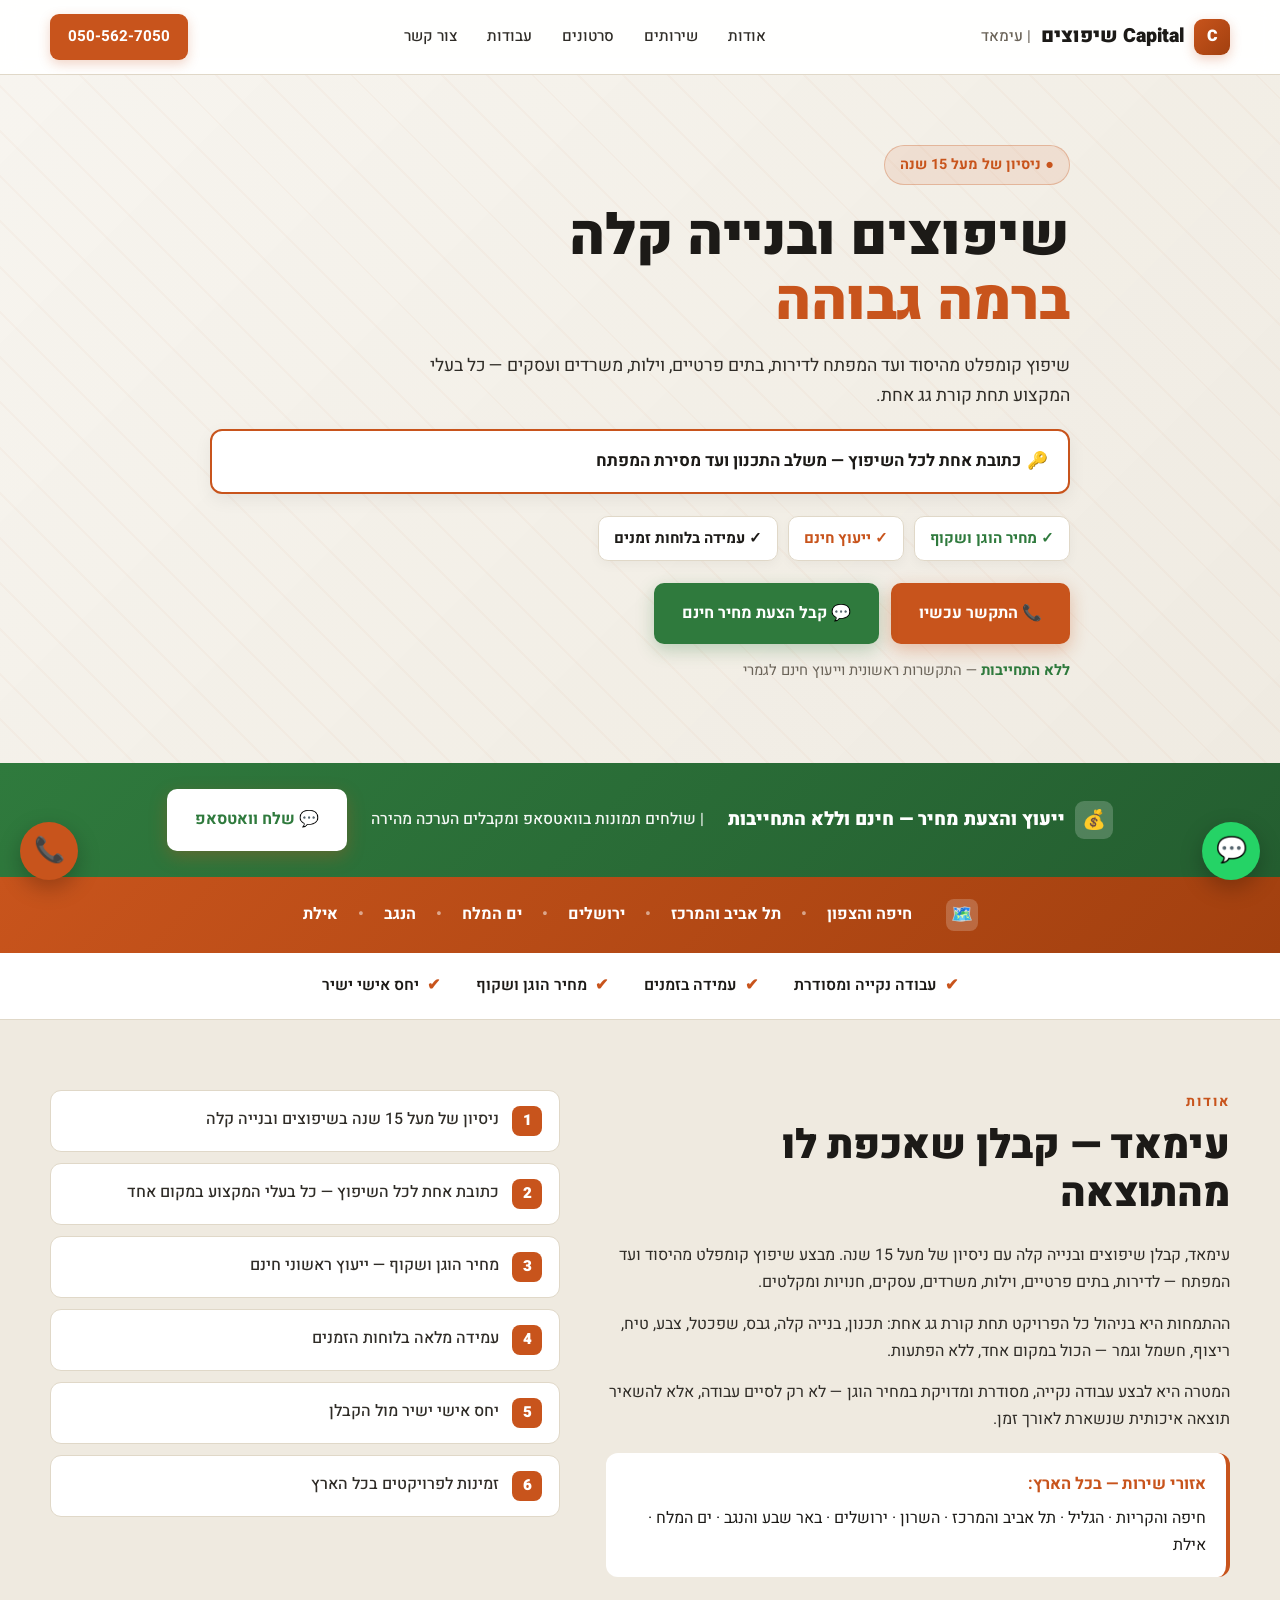
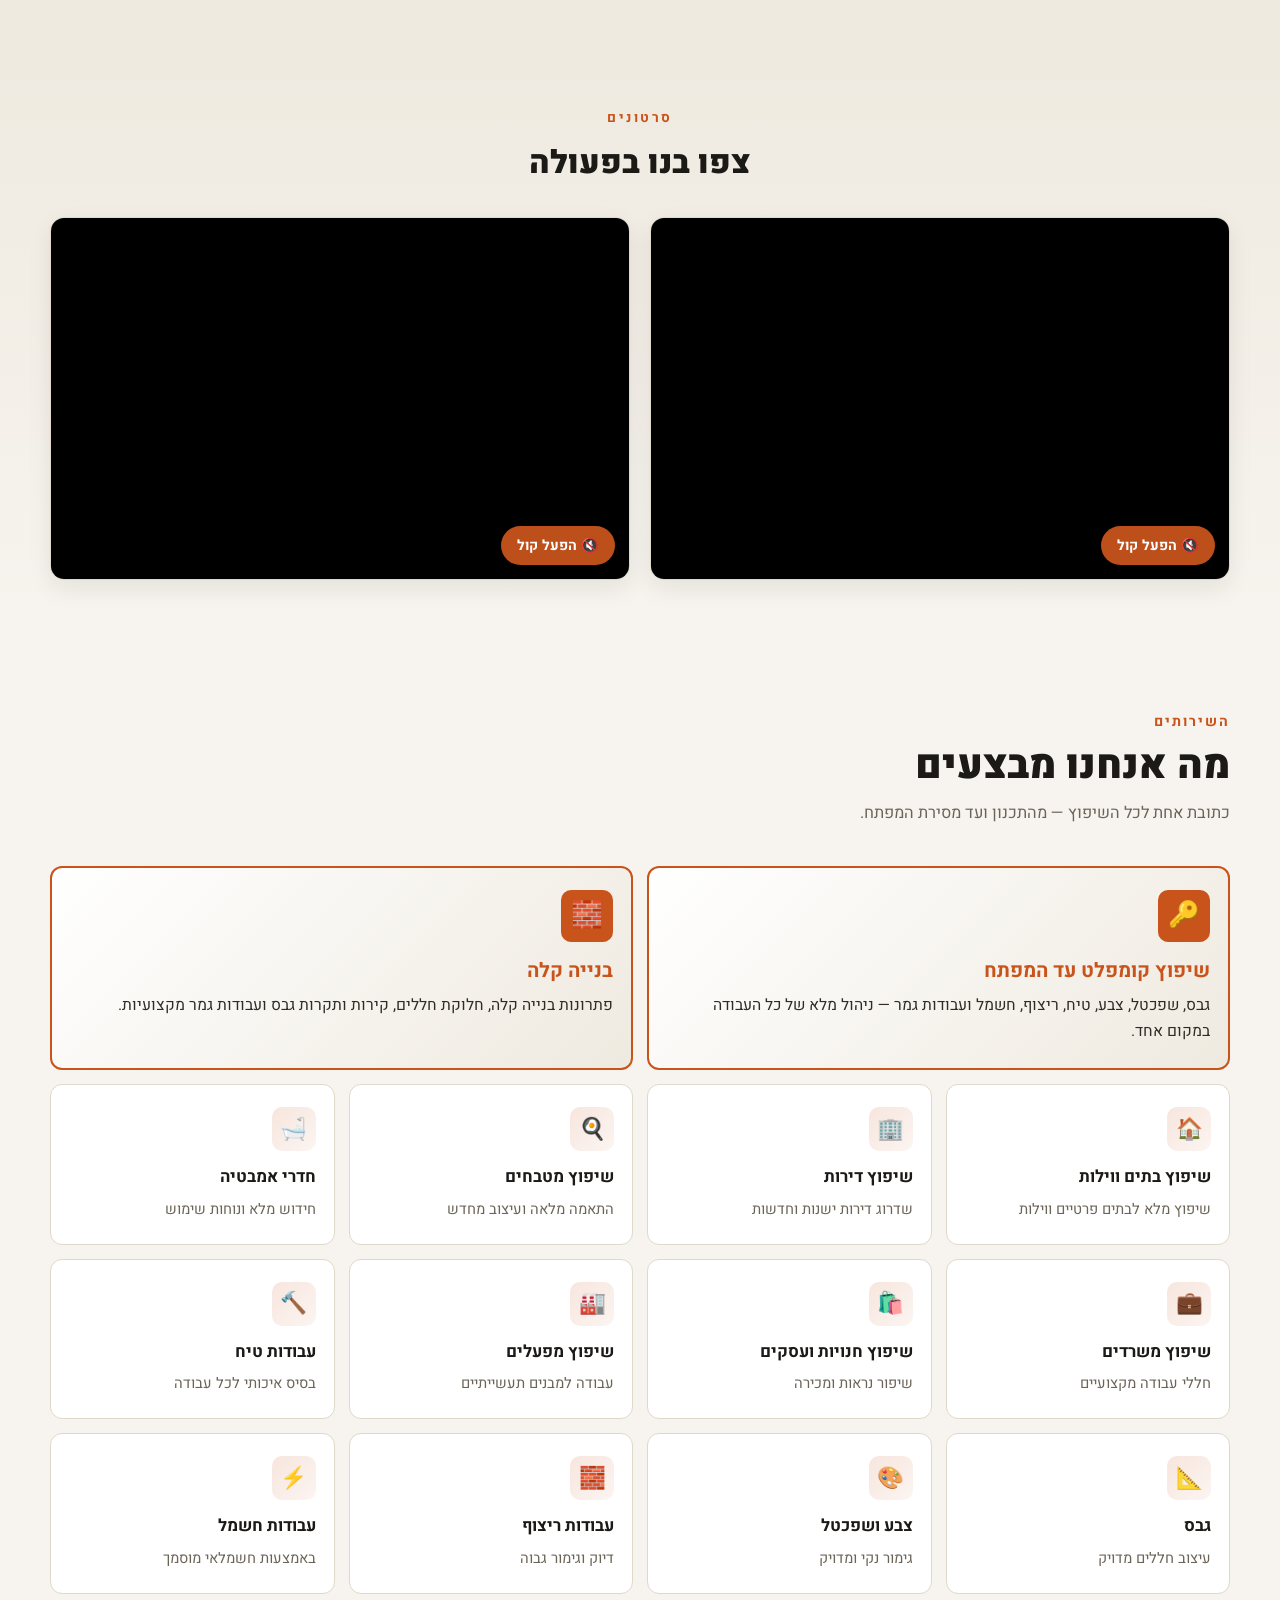
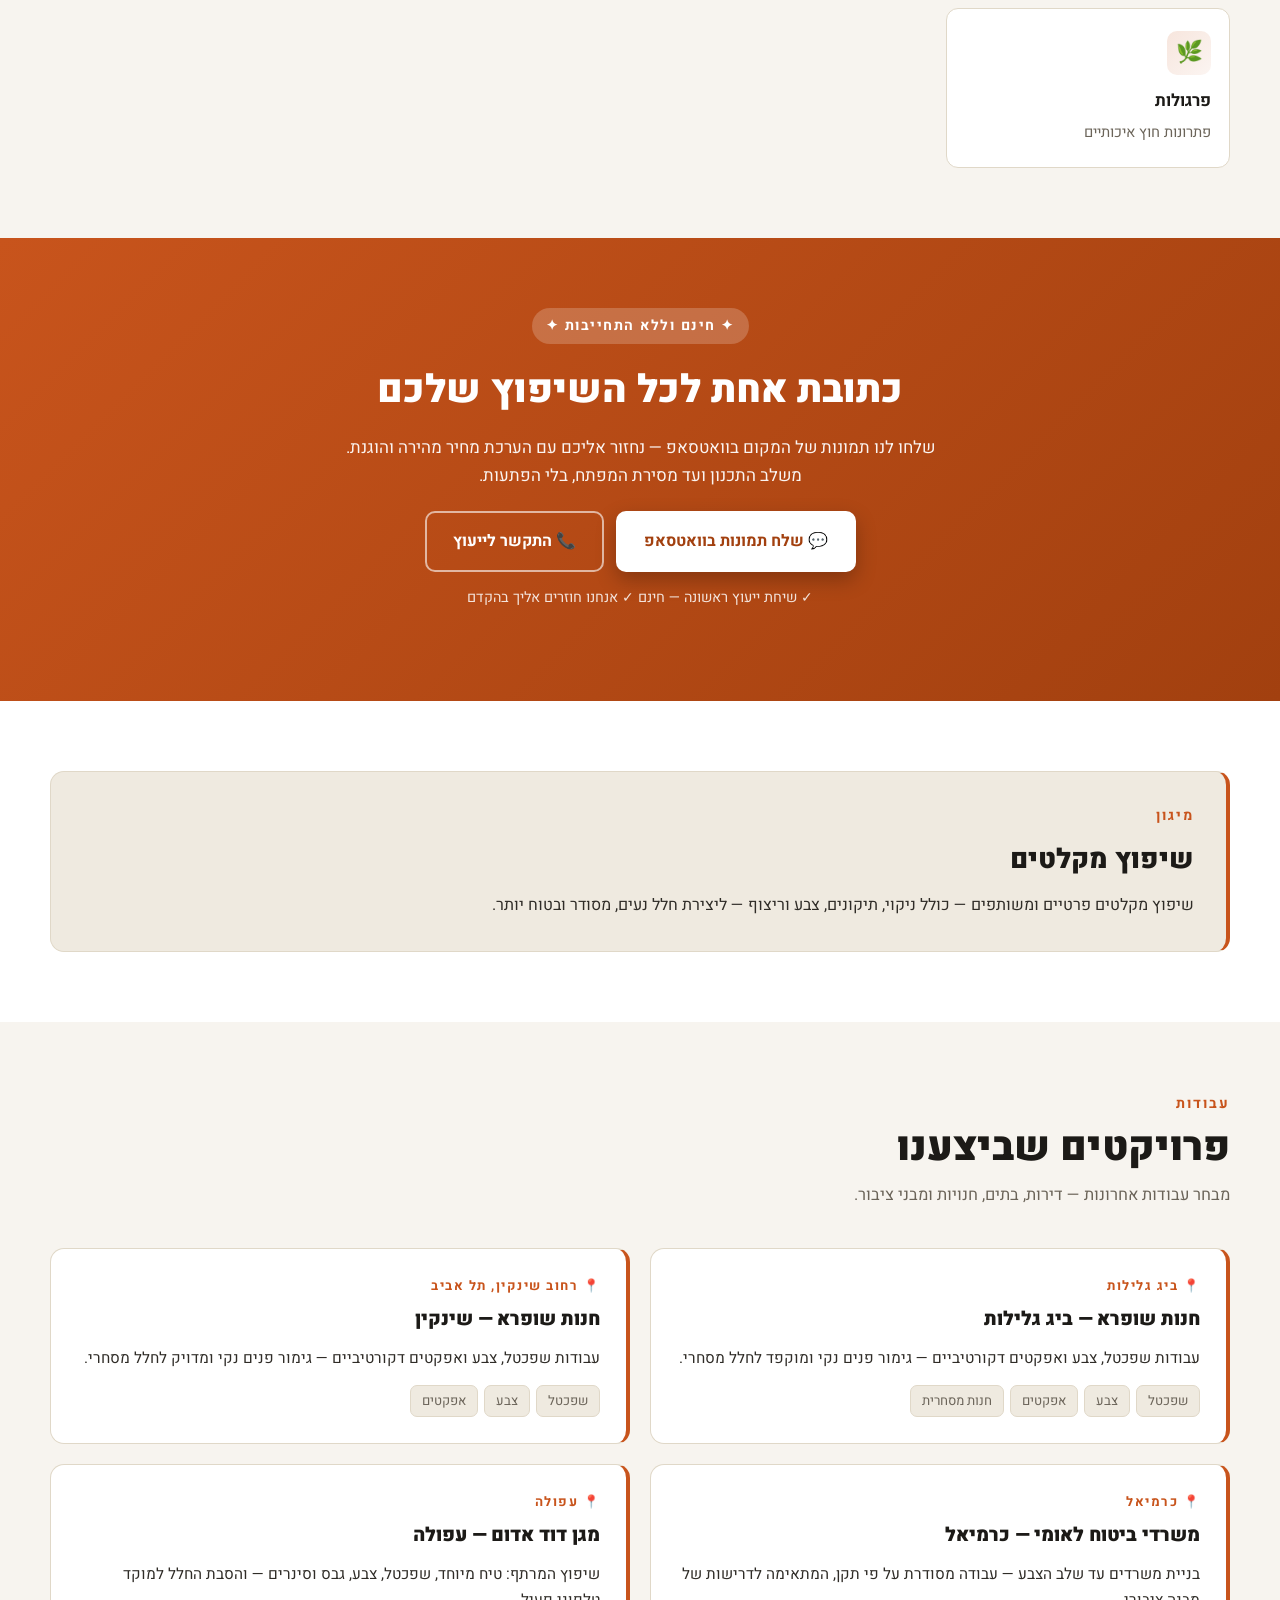
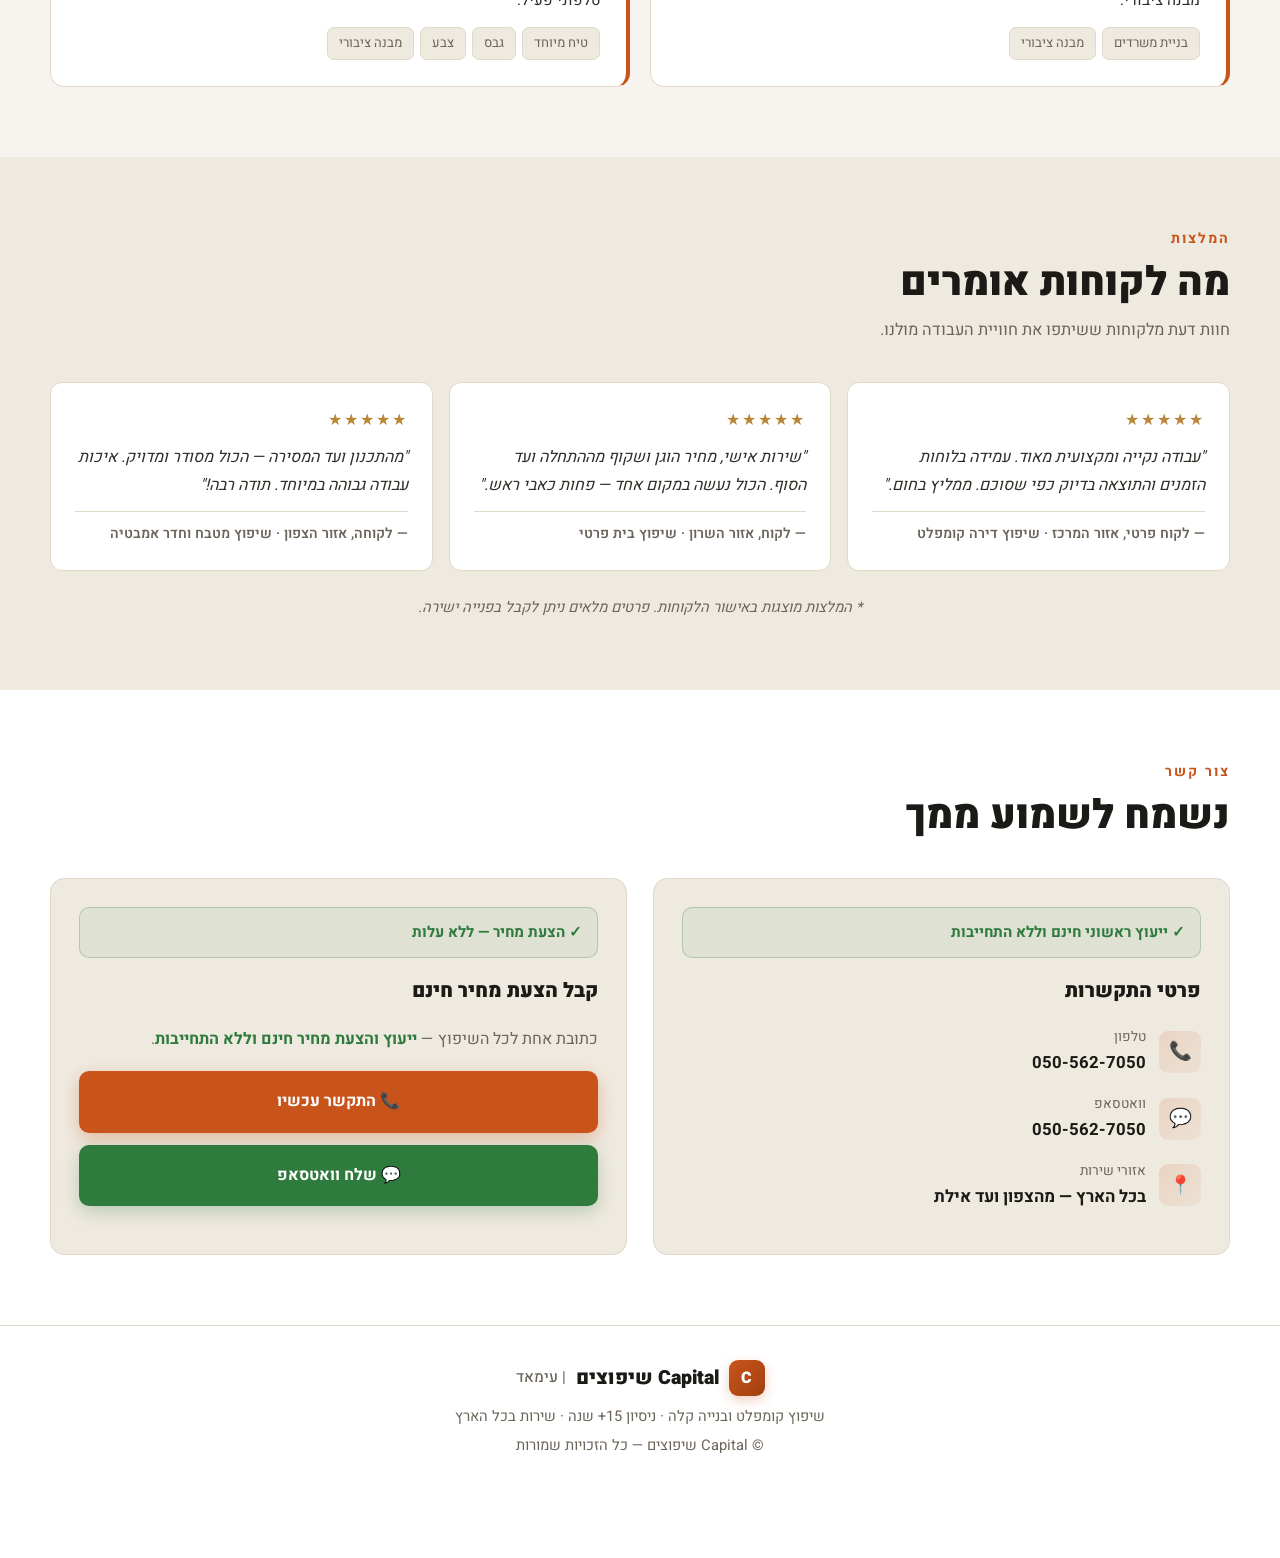
==== index.html @ e61168d2 "Update index.html" ====
<!DOCTYPE html>
<html lang="he" dir="rtl">
<head>
<meta charset="UTF-8">
<meta name="viewport" content="width=device-width, initial-scale=1.0">
<title>Capital שיפוצים | עימאד — שיפוץ קומפלט ובנייה קלה מהיסוד ועד המפתח</title>
<meta name="description" content="Capital שיפוצים — עימאד, קבלן שיפוצים מקצועי. שיפוץ קומפלט ובנייה קלה לדירות, בתים, וילות, משרדים ועסקים. כתובת אחת לכל השיפוץ. ייעוץ והצעת מחיר חינם.">

<!-- Google tag (gtag.js) -->
<script async src="https://www.googletagmanager.com/gtag/js?id=AW-18440294479"></script>
<script>
  window.dataLayer = window.dataLayer || [];
  function gtag(){dataLayer.push(arguments);}
  gtag('js', new Date());
  gtag('config', 'AW-18440294479');
</script>

<link rel="preconnect" href="https://fonts.googleapis.com">
<link rel="preconnect" href="https://fonts.gstatic.com" crossorigin>
<link href="https://fonts.googleapis.com/css2?family=Heebo:wght@400;500;700;900&display=swap" rel="stylesheet">

<style>
:root{
  --bg:#f7f4ef;--surface:#ffffff;--surface-2:#efeae0;
  --text:#1c1a17;--text-2:#2f2c27;--muted:#6b6459;
  --accent:#c8541c;--accent-2:#e07a3a;--accent-dark:#a2400f;
  --line:#e0d8c8;--line-2:#d4ccb9;--gold:#b8873a;--success:#2f7a3d;
  --max:1180px;
}
*{box-sizing:border-box;margin:0;padding:0}
html{scroll-behavior:smooth}
body{font-family:'Heebo',Arial,sans-serif;background:var(--bg);color:var(--text);line-height:1.7;overflow-x:hidden}
a{text-decoration:none;color:inherit}
img{display:block;max-width:100%}
.wrap{width:min(var(--max),calc(100% - 36px));margin:auto}

header{position:sticky;top:0;z-index:1000;background:rgba(255,255,255,.94);backdrop-filter:blur(10px);border-bottom:1px solid var(--line)}
.nav{display:flex;align-items:center;justify-content:space-between;padding:14px 0;gap:16px}
.brand{display:flex;align-items:center;gap:10px;font-weight:900;font-size:1.22rem;color:var(--text)}
.brand .mark{width:36px;height:36px;border-radius:9px;background:linear-gradient(135deg,var(--accent),var(--accent-dark));display:flex;align-items:center;justify-content:center;font-size:1rem;color:#fff;font-weight:900;box-shadow:0 4px 12px rgba(200,84,28,.28)}
.menu{display:flex;gap:4px;flex-wrap:wrap}
.menu a{padding:8px 13px;border-radius:8px;font-size:.95rem;color:var(--text-2);transition:.2s;font-weight:500}
.menu a:hover{color:var(--accent);background:var(--surface-2)}
.nav-cta{background:var(--accent);color:#fff;padding:10px 18px;border-radius:9px;font-weight:700;font-size:.95rem;white-space:nowrap;transition:.2s;box-shadow:0 4px 12px rgba(200,84,28,.25)}
.nav-cta:hover{background:var(--accent-dark);transform:translateY(-1px)}

/* Hero */
.hero{position:relative;padding:70px 0 80px;background:linear-gradient(135deg,rgba(247,244,239,.88),rgba(239,234,224,.92)),url('https://images.unsplash.com/photo-1503387762-592deb58ef4e?auto=format&fit=crop&w=1600&q=80') center/cover;overflow:hidden}
.hero::before{content:"";position:absolute;inset:0;background-image:repeating-linear-gradient(45deg,transparent,transparent 30px,rgba(200,84,28,.03) 30px,rgba(200,84,28,.03) 32px);pointer-events:none}
.hero-inner{position:relative;max-width:860px}
.tagline{display:inline-flex;align-items:center;gap:8px;background:rgba(200,84,28,.1);border:1px solid rgba(200,84,28,.3);color:var(--accent);padding:7px 15px;border-radius:999px;font-size:.9rem;font-weight:700;margin-bottom:20px;animation:fade .6s ease both}
.hero h1{font-size:clamp(2rem,5vw,3.5rem);font-weight:900;line-height:1.16;margin-bottom:16px;color:var(--text);animation:fade .6s .1s ease both}
.hero h1 .hl{color:var(--accent)}
.hero p.sub{font-size:1.1rem;color:var(--text-2);max-width:680px;margin-bottom:18px;animation:fade .6s .2s ease both}
.hero-key{background:var(--surface);border:2px solid var(--accent);border-radius:12px;padding:16px 20px;margin-bottom:22px;animation:fade .6s .25s ease both;box-shadow:0 6px 18px rgba(0,0,0,.06);font-weight:700;color:var(--text);font-size:1.05rem}
.hero-key .icon{color:var(--accent);margin-left:6px}
.hero-badges{display:flex;flex-wrap:wrap;gap:10px;margin-bottom:22px;animation:fade .6s .27s ease both}
.hero-badge{display:inline-flex;align-items:center;gap:8px;background:var(--surface);border:1px solid var(--line);padding:9px 15px;border-radius:10px;font-weight:700;font-size:.94rem;box-shadow:0 4px 12px rgba(0,0,0,.04)}
.hero-badge.b1{color:var(--accent)}
.hero-badge.b2{color:var(--success)}
.hero-badge.b3{color:var(--text)}
.hero-btns{display:flex;gap:12px;flex-wrap:wrap;animation:fade .6s .3s ease both}
.btn{display:inline-flex;align-items:center;gap:9px;padding:15px 26px;border-radius:10px;font-weight:700;font-size:1rem;transition:.2s;border:2px solid transparent;font-family:inherit;cursor:pointer}
.btn-main{background:var(--accent);color:#fff;box-shadow:0 6px 18px rgba(200,84,28,.32)}
.btn-main:hover{background:var(--accent-dark);transform:translateY(-2px);box-shadow:0 10px 24px rgba(200,84,28,.4)}
.btn-ghost{background:var(--surface);border-color:var(--line-2);color:var(--text)}
.btn-ghost:hover{border-color:var(--accent);color:var(--accent)}
.btn-success{background:var(--success);color:#fff;box-shadow:0 6px 18px rgba(47,122,61,.28)}
.btn-success:hover{background:#245e30;transform:translateY(-2px)}
@keyframes fade{from{opacity:0;transform:translateY(14px)}to{opacity:1;transform:translateY(0)}}
.hero-note{margin-top:14px;font-size:.92rem;color:var(--muted);animation:fade .6s .35s ease both}
.hero-note strong{color:var(--success)}

/* Free consultation banner */
.free-banner{background:linear-gradient(135deg,var(--success),#245e30);color:#fff;padding:26px 18px;text-align:center}
.free-banner .wrap{display:flex;flex-wrap:wrap;align-items:center;justify-content:center;gap:14px 24px}
.free-banner .msg{font-size:1.15rem;font-weight:900;display:flex;align-items:center;gap:10px}
.free-banner .msg .ic{background:rgba(255,255,255,.2);width:38px;height:38px;border-radius:9px;display:inline-flex;align-items:center;justify-content:center;font-size:1.2rem}
.free-banner .sub{font-size:.98rem;font-weight:500;opacity:.95}
.free-banner .btn-main{background:#fff;color:var(--success)}
.free-banner .btn-main:hover{background:var(--text);color:#fff}

/* Areas strip */
.areas-strip{background:linear-gradient(135deg,var(--accent),var(--accent-dark));color:#fff;padding:22px 18px}
.areas-strip .wrap{display:flex;flex-wrap:wrap;align-items:center;justify-content:center;gap:8px 26px;font-weight:700;font-size:1rem;text-align:center}
.areas-strip .icon{background:rgba(255,255,255,.2);width:32px;height:32px;border-radius:8px;display:inline-flex;align-items:center;justify-content:center;margin-left:8px;font-size:1.1rem}
.areas-list{display:flex;flex-wrap:wrap;justify-content:center;gap:6px 20px}
.areas-list span{position:relative}
.areas-list span:not(:last-child):after{content:"•";margin-right:20px;opacity:.5}

/* Trust strip */
.strip{background:var(--surface);border-bottom:1px solid var(--line);color:var(--text);display:flex;flex-wrap:wrap;justify-content:center;gap:14px 36px;padding:20px 18px;font-weight:600;font-size:.98rem}
.strip span{display:flex;align-items:center;gap:8px}
.strip .chk{color:var(--accent);font-weight:900}

/* Video section - moved below about */
.video-strip{background:linear-gradient(to bottom,var(--surface-2),var(--bg));padding:60px 0}
.video-strip .head{text-align:center;margin-bottom:26px}
.video-strip .kicker{color:var(--accent);font-weight:700;font-size:.85rem;letter-spacing:2.5px;text-transform:uppercase;margin-bottom:6px}
.video-strip h2{font-size:clamp(1.5rem,2.8vw,2rem);font-weight:900;color:var(--text)}
.videos-grid{display:grid;grid-template-columns:1fr 1fr;gap:20px}
.video-card{background:var(--surface);border:1px solid var(--line);border-radius:14px;overflow:hidden;box-shadow:0 8px 24px rgba(28,26,23,.08);position:relative}
.video-card video{width:100%;display:block;background:#000;aspect-ratio:16/10;object-fit:cover}
.sound-btn{position:absolute;bottom:14px;right:14px;background:rgba(200,84,28,.95);color:#fff;border:none;border-radius:24px;padding:9px 16px;font-family:inherit;font-weight:700;font-size:.88rem;cursor:pointer;display:flex;align-items:center;gap:6px;box-shadow:0 4px 14px rgba(0,0,0,.35);transition:.2s}
.sound-btn:hover{background:var(--accent-dark)}
@media(max-width:820px){.videos-grid{grid-template-columns:1fr;gap:14px}}

section{padding:70px 0}
.sec-head{margin-bottom:38px}
.sec-head .kicker{color:var(--accent);font-weight:700;font-size:.88rem;letter-spacing:2px;text-transform:uppercase;margin-bottom:8px}
.sec-head h2{font-size:clamp(1.7rem,3.4vw,2.5rem);font-weight:900;line-height:1.2;color:var(--text)}
.sec-head p{color:var(--muted);margin-top:10px;max-width:680px;font-size:1.02rem}

/* about */
.about{background:var(--surface-2)}
.about-grid{display:grid;grid-template-columns:1.1fr .9fr;gap:46px;align-items:start}
.about-text p{color:var(--text-2);margin-bottom:14px}
.area-box{margin-top:20px;background:var(--surface);border-right:4px solid var(--accent);border-radius:12px;padding:18px 20px}
.area-box strong{color:var(--accent);display:block;margin-bottom:6px;font-size:1.02rem}
.why-list{display:grid;gap:11px}
.why-item{display:flex;gap:13px;align-items:flex-start;background:var(--surface);border:1px solid var(--line);border-radius:11px;padding:15px 17px}
.why-item .num{flex-shrink:0;width:30px;height:30px;border-radius:8px;background:var(--accent);color:#fff;font-weight:900;display:flex;align-items:center;justify-content:center;font-size:.95rem}
.why-item span{font-weight:500;color:var(--text-2)}

/* services */
.svc-grid{display:grid;grid-template-columns:repeat(4,1fr);gap:14px}
.svc{background:var(--surface);border:1px solid var(--line);border-radius:12px;padding:22px 18px;transition:.22s}
.svc:hover{transform:translateY(-4px);border-color:var(--accent);box-shadow:0 12px 28px rgba(200,84,28,.12)}
.svc .ic{width:44px;height:44px;border-radius:10px;background:linear-gradient(135deg,rgba(200,84,28,.15),rgba(200,84,28,.06));color:var(--accent);display:flex;align-items:center;justify-content:center;font-size:1.35rem;margin-bottom:12px}
.svc h3{font-size:1.05rem;font-weight:700;margin-bottom:5px;color:var(--text)}
.svc p{color:var(--muted);font-size:.92rem}
/* Featured services */
.svc.featured{background:linear-gradient(135deg,var(--surface),var(--surface-2));border:2px solid var(--accent);grid-column:span 2}
.svc.featured .ic{background:var(--accent);color:#fff;width:52px;height:52px;font-size:1.6rem}
.svc.featured h3{font-size:1.25rem;color:var(--accent)}
.svc.featured p{color:var(--text-2);font-size:.98rem}
@media(max-width:820px){.svc.featured{grid-column:span 1}}

/* quote CTA - free */
.quote{background:linear-gradient(135deg,var(--accent),var(--accent-dark));text-align:center;color:#fff}
.quote .free-tag{display:inline-block;background:rgba(255,255,255,.2);color:#fff;padding:6px 14px;border-radius:999px;font-size:.88rem;font-weight:700;letter-spacing:1.5px;margin-bottom:14px}
.quote h2{font-size:clamp(1.6rem,3.2vw,2.4rem);font-weight:900;color:#fff;margin-bottom:10px}
.quote p{color:rgba(255,255,255,.94);margin-bottom:20px;font-size:1.06rem;max-width:600px;margin-left:auto;margin-right:auto}
.quote .btns{display:flex;gap:12px;justify-content:center;flex-wrap:wrap}
.quote .btn-main{background:#fff;color:var(--accent-dark);box-shadow:0 8px 20px rgba(0,0,0,.25)}
.quote .btn-main:hover{background:var(--text);color:#fff}
.quote .btn-ghost{background:transparent;border-color:rgba(255,255,255,.6);color:#fff}
.quote .btn-ghost:hover{background:#fff;color:var(--accent-dark)}
.quote .note{margin-top:14px;font-size:.9rem;color:rgba(255,255,255,.85)}

/* shelters */
.shelters{background:var(--surface)}
.shelter-card{background:var(--surface-2);border:1px solid var(--line);border-radius:14px;padding:32px;border-right:4px solid var(--accent)}
.shelter-card h2{font-size:1.7rem;font-weight:900;margin-bottom:10px;color:var(--text)}
.shelter-card p{color:var(--text-2)}

/* works */
.works-grid{display:grid;grid-template-columns:repeat(2,1fr);gap:20px}
.work{background:var(--surface);border:1px solid var(--line);border-radius:14px;padding:26px;transition:.22s;border-right:4px solid var(--accent)}
.work:hover{transform:translateY(-4px);box-shadow:0 12px 28px rgba(28,26,23,.09);border-right-color:var(--accent-dark)}
.work .loc{color:var(--accent);font-weight:700;font-size:.82rem;letter-spacing:1.5px;text-transform:uppercase;margin-bottom:6px;display:flex;align-items:center;gap:6px}
.work h3{font-size:1.2rem;font-weight:900;margin-bottom:9px;color:var(--text)}
.work p{color:var(--text-2);font-size:.96rem}
.work-tags{display:flex;flex-wrap:wrap;gap:6px;margin-top:14px}
.work-tags span{background:var(--surface-2);border:1px solid var(--line);color:var(--muted);font-size:.82rem;padding:4px 11px;border-radius:7px}

/* reviews */
.rev-grid{display:grid;grid-template-columns:repeat(3,1fr);gap:16px}
.rev{background:var(--surface);border:1px solid var(--line);border-radius:12px;padding:24px;position:relative}
.rev .stars{color:var(--gold);font-size:1rem;margin-bottom:10px;letter-spacing:2px}
.rev p.quote-txt{color:var(--text-2);font-style:italic;margin-bottom:12px}
.rev .who{color:var(--muted);font-size:.88rem;font-weight:600;border-top:1px solid var(--line);padding-top:10px}

/* contact */
.contact{background:var(--surface)}
.contact-grid{display:grid;grid-template-columns:1fr 1fr;gap:26px}
.contact-card{background:var(--surface-2);border:1px solid var(--line);border-radius:14px;padding:28px}
.contact-card h3{font-size:1.25rem;font-weight:900;margin-bottom:18px;color:var(--text)}
.contact-row{display:flex;align-items:center;gap:13px;margin-bottom:15px}
.contact-row .ic{width:42px;height:42px;border-radius:9px;flex-shrink:0;background:linear-gradient(135deg,rgba(200,84,28,.15),rgba(200,84,28,.06));color:var(--accent);display:flex;align-items:center;justify-content:center;font-size:1.15rem}
.contact-row .lbl{font-size:.85rem;color:var(--muted)}
.contact-row .val{font-weight:700;font-size:1.05rem;color:var(--text)}
.contact-btns{display:grid;gap:12px}
.contact-highlight{background:rgba(47,122,61,.08);border:1px solid rgba(47,122,61,.25);color:var(--success);padding:12px 15px;border-radius:10px;font-weight:700;font-size:.94rem;margin-bottom:16px;display:flex;align-items:center;gap:8px}

footer{background:var(--surface);border-top:1px solid var(--line);text-align:center;padding:34px 0 96px;color:var(--muted)}
footer .brand{justify-content:center;margin-bottom:8px}
footer p{color:var(--muted);font-size:.92rem;margin-bottom:4px}

.float{position:fixed;bottom:20px;z-index:2000;width:58px;height:58px;border-radius:50%;display:flex;align-items:center;justify-content:center;font-size:25px;box-shadow:0 8px 22px rgba(0,0,0,.25);transition:.2s;color:#fff}
.float:hover{transform:scale(1.08)}
.float.wa{right:20px;background:#25d366}
.float.tel{left:20px;background:var(--accent)}

@media(max-width:920px){
  .about-grid,.contact-grid{grid-template-columns:1fr;gap:28px}
  .svc-grid{grid-template-columns:repeat(2,1fr)}
  .works-grid,.rev-grid{grid-template-columns:1fr}
  .menu{display:none}
  section{padding:52px 0}
  .hero{padding:52px 0 62px}
}
@media(max-width:480px){.svc-grid{grid-template-columns:1fr}}
</style>
</head>
<body>

<header>
  <div class="wrap nav">
    <div class="brand"><span class="mark">C</span> Capital שיפוצים <span style="color:var(--muted);font-weight:500;font-size:.95rem">| עימאד</span></div>
    <nav class="menu">
      <a href="#about">אודות</a>
      <a href="#services">שירותים</a>
      <a href="#videos">סרטונים</a>
      <a href="#works">עבודות</a>
      <a href="#contact">צור קשר</a>
    </nav>
    <a href="tel:0505627050" class="nav-cta">050-562-7050</a>
  </div>
</header>

<!-- HERO - Top -->
<section class="hero">
  <div class="wrap hero-inner">
    <span class="tagline">● ניסיון של מעל 15 שנה</span>
    <h1>שיפוצים ובנייה קלה<br><span class="hl">ברמה גבוהה</span></h1>
    <p class="sub">שיפוץ קומפלט מהיסוד ועד המפתח לדירות, בתים פרטיים, וילות, משרדים ועסקים — כל בעלי המקצוע תחת קורת גג אחת.</p>
    <div class="hero-key"><span class="icon">🔑</span>כתובת אחת לכל השיפוץ — משלב התכנון ועד מסירת המפתח</div>
    <div class="hero-badges">
      <span class="hero-badge b2">✓ מחיר הוגן ושקוף</span>
      <span class="hero-badge b1">✓ ייעוץ חינם</span>
      <span class="hero-badge b3">✓ עמידה בלוחות זמנים</span>
    </div>
    <div class="hero-btns">
      <a href="tel:0505627050" class="btn btn-main">📞 התקשר עכשיו</a>
      <a href="https://wa.me/972505627050?text=שלום, אני מעוניין בהצעת מחיר חינם לשיפוץ" class="btn btn-success">💬 קבל הצעת מחיר חינם</a>
    </div>
    <p class="hero-note"><strong>ללא התחייבות</strong> — התקשרות ראשונית וייעוץ חינם לגמרי</p>
  </div>
</section>

<!-- Free consultation banner -->
<section class="free-banner">
  <div class="wrap">
    <div class="msg"><span class="ic">💰</span>ייעוץ והצעת מחיר — חינם וללא התחייבות</div>
    <span class="sub">| שולחים תמונות בוואטסאפ ומקבלים הערכה מהירה</span>
    <a href="https://wa.me/972505627050?text=שלום, אני מעוניין בהצעת מחיר חינם לשיפוץ" class="btn btn-main">💬 שלח וואטסאפ</a>
  </div>
</section>

<div class="areas-strip">
  <div class="wrap">
    <span class="icon">🗺️</span>
    <div class="areas-list">
      <span>חיפה והצפון</span>
      <span>תל אביב והמרכז</span>
      <span>ירושלים</span>
      <span>ים המלח</span>
      <span>הנגב</span>
      <span>אילת</span>
    </div>
  </div>
</div>

<div class="strip">
  <span><span class="chk">✔</span> עבודה נקייה ומסודרת</span>
  <span><span class="chk">✔</span> עמידה בזמנים</span>
  <span><span class="chk">✔</span> מחיר הוגן ושקוף</span>
  <span><span class="chk">✔</span> יחס אישי ישיר</span>
</div>

<!-- ABOUT -->
<section id="about" class="about">
  <div class="wrap">
    <div class="about-grid">
      <div class="about-text">
        <div class="sec-head" style="margin-bottom:24px">
          <div class="kicker">אודות</div>
          <h2>עימאד — קבלן שאכפת לו מהתוצאה</h2>
        </div>
        <p>עימאד, קבלן שיפוצים ובנייה קלה עם ניסיון של מעל 15 שנה. מבצע שיפוץ קומפלט מהיסוד ועד המפתח — לדירות, בתים פרטיים, וילות, משרדים, עסקים, חנויות ומקלטים.</p>
        <p>ההתמחות היא בניהול כל הפרויקט תחת קורת גג אחת: תכנון, בנייה קלה, גבס, שפכטל, צבע, טיח, ריצוף, חשמל וגמר — הכול במקום אחד, ללא הפתעות.</p>
        <p>המטרה היא לבצע עבודה נקייה, מסודרת ומדויקת במחיר הוגן — לא רק לסיים עבודה, אלא להשאיר תוצאה איכותית שנשארת לאורך זמן.</p>
        <div class="area-box">
          <strong>אזורי שירות — בכל הארץ:</strong>
          חיפה והקריות · הגליל · תל אביב והמרכז · השרון · ירושלים · באר שבע והנגב · ים המלח · אילת
        </div>
      </div>
      <div class="why-list">
        <div class="why-item"><span class="num">1</span><span>ניסיון של מעל 15 שנה בשיפוצים ובנייה קלה</span></div>
        <div class="why-item"><span class="num">2</span><span>כתובת אחת לכל השיפוץ — כל בעלי המקצוע במקום אחד</span></div>
        <div class="why-item"><span class="num">3</span><span>מחיר הוגן ושקוף — ייעוץ ראשוני חינם</span></div>
        <div class="why-item"><span class="num">4</span><span>עמידה מלאה בלוחות הזמנים</span></div>
        <div class="why-item"><span class="num">5</span><span>יחס אישי ישיר מול הקבלן</span></div>
        <div class="why-item"><span class="num">6</span><span>זמינות לפרויקטים בכל הארץ</span></div>
      </div>
    </div>
  </div>
</section>

<!-- VIDEOS - moved here, after about -->
<section id="videos" class="video-strip">
  <div class="wrap">
    <div class="head">
      <div class="kicker">סרטונים</div>
      <h2>צפו בנו בפעולה</h2>
    </div>
    <div class="videos-grid">
      <div class="video-card">
        <video id="vid1" src="videos/ad1.mp4" autoplay muted loop playsinline preload="auto"></video>
        <button class="sound-btn" onclick="toggleSound('vid1', this)">🔇 הפעל קול</button>
      </div>
      <div class="video-card">
        <video id="vid2" src="videos/ad2.mp4" autoplay muted loop playsinline preload="auto"></video>
        <button class="sound-btn" onclick="toggleSound('vid2', this)">🔇 הפעל קול</button>
      </div>
    </div>
  </div>
</section>

<!-- SERVICES -->
<section id="services">
  <div class="wrap">
    <div class="sec-head">
      <div class="kicker">השירותים</div>
      <h2>מה אנחנו מבצעים</h2>
      <p>כתובת אחת לכל השיפוץ — מהתכנון ועד מסירת המפתח.</p>
    </div>
    <div class="svc-grid">
      <div class="svc featured"><div class="ic">🔑</div><h3>שיפוץ קומפלט עד המפתח</h3><p>גבס, שפכטל, צבע, טיח, ריצוף, חשמל ועבודות גמר — ניהול מלא של כל העבודה במקום אחד.</p></div>
      <div class="svc featured"><div class="ic">🧱</div><h3>בנייה קלה</h3><p>פתרונות בנייה קלה, חלוקת חללים, קירות ותקרות גבס ועבודות גמר מקצועיות.</p></div>
      <div class="svc"><div class="ic">🏠</div><h3>שיפוץ בתים ווילות</h3><p>שיפוץ מלא לבתים פרטיים ווילות</p></div>
      <div class="svc"><div class="ic">🏢</div><h3>שיפוץ דירות</h3><p>שדרוג דירות ישנות וחדשות</p></div>
      <div class="svc"><div class="ic">🍳</div><h3>שיפוץ מטבחים</h3><p>התאמה מלאה ועיצוב מחדש</p></div>
      <div class="svc"><div class="ic">🛁</div><h3>חדרי אמבטיה</h3><p>חידוש מלא ונוחות שימוש</p></div>
      <div class="svc"><div class="ic">💼</div><h3>שיפוץ משרדים</h3><p>חללי עבודה מקצועיים</p></div>
      <div class="svc"><div class="ic">🛍️</div><h3>שיפוץ חנויות ועסקים</h3><p>שיפור נראות ומכירה</p></div>
      <div class="svc"><div class="ic">🏭</div><h3>שיפוץ מפעלים</h3><p>עבודה למבנים תעשייתיים</p></div>
      <div class="svc"><div class="ic">🔨</div><h3>עבודות טיח</h3><p>בסיס איכותי לכל עבודה</p></div>
      <div class="svc"><div class="ic">📐</div><h3>גבס</h3><p>עיצוב חללים מדויק</p></div>
      <div class="svc"><div class="ic">🎨</div><h3>צבע ושפכטל</h3><p>גימור נקי ומדויק</p></div>
      <div class="svc"><div class="ic">🧱</div><h3>עבודות ריצוף</h3><p>דיוק וגימור גבוה</p></div>
      <div class="svc"><div class="ic">⚡</div><h3>עבודות חשמל</h3><p>באמצעות חשמלאי מוסמך</p></div>
      <div class="svc"><div class="ic">🌿</div><h3>פרגולות</h3><p>פתרונות חוץ איכותיים</p></div>
    </div>
  </div>
</section>

<!-- Quote CTA -->
<section class="quote">
  <div class="wrap">
    <span class="free-tag">✦ חינם וללא התחייבות ✦</span>
    <h2>כתובת אחת לכל השיפוץ שלכם</h2>
    <p>שלחו לנו תמונות של המקום בוואטסאפ — נחזור אליכם עם הערכת מחיר מהירה והוגנת. משלב התכנון ועד מסירת המפתח, בלי הפתעות.</p>
    <div class="btns">
      <a href="https://wa.me/972505627050?text=שלום, אני מעוניין בהצעת מחיר חינם לשיפוץ" class="btn btn-main">💬 שלח תמונות בוואטסאפ</a>
      <a href="tel:0505627050" class="btn btn-ghost">📞 התקשר לייעוץ</a>
    </div>
    <p class="note">✓ שיחת ייעוץ ראשונה — חינם  ✓ אנחנו חוזרים אליך בהקדם</p>
  </div>
</section>

<!-- SHELTERS -->
<section id="shelters" class="shelters">
  <div class="wrap">
    <div class="shelter-card">
      <div class="kicker" style="color:var(--accent);font-weight:700;letter-spacing:2px;margin-bottom:8px;font-size:.88rem">מיגון</div>
      <h2>שיפוץ מקלטים</h2>
      <p>שיפוץ מקלטים פרטיים ומשותפים — כולל ניקוי, תיקונים, צבע וריצוף — ליצירת חלל נעים, מסודר ובטוח יותר.</p>
    </div>
  </div>
</section>

<!-- WORKS -->
<section id="works">
  <div class="wrap">
    <div class="sec-head">
      <div class="kicker">עבודות</div>
      <h2>פרויקטים שביצענו</h2>
      <p>מבחר עבודות אחרונות — דירות, בתים, חנויות ומבני ציבור.</p>
    </div>
    <div class="works-grid">
      <div class="work">
        <div class="loc">📍 ביג גלילות</div>
        <h3>חנות שופרא — ביג גלילות</h3>
        <p>עבודות שפכטל, צבע ואפקטים דקורטיביים — גימור פנים נקי ומוקפד לחלל מסחרי.</p>
        <div class="work-tags"><span>שפכטל</span><span>צבע</span><span>אפקטים</span><span>חנות מסחרית</span></div>
      </div>
      <div class="work">
        <div class="loc">📍 רחוב שינקין, תל אביב</div>
        <h3>חנות שופרא — שינקין</h3>
        <p>עבודות שפכטל, צבע ואפקטים דקורטיביים — גימור פנים נקי ומדויק לחלל מסחרי.</p>
        <div class="work-tags"><span>שפכטל</span><span>צבע</span><span>אפקטים</span></div>
      </div>
      <div class="work">
        <div class="loc">📍 כרמיאל</div>
        <h3>משרדי ביטוח לאומי — כרמיאל</h3>
        <p>בניית משרדים עד שלב הצבע — עבודה מסודרת על פי תקן, המתאימה לדרישות של מבנה ציבורי.</p>
        <div class="work-tags"><span>בניית משרדים</span><span>מבנה ציבורי</span></div>
      </div>
      <div class="work">
        <div class="loc">📍 עפולה</div>
        <h3>מגן דוד אדום — עפולה</h3>
        <p>שיפוץ המרתף: טיח מיוחד, שפכטל, צבע, גבס וסינרים — והסבת החלל למוקד טלפוני פעיל.</p>
        <div class="work-tags"><span>טיח מיוחד</span><span>גבס</span><span>צבע</span><span>מבנה ציבורי</span></div>
      </div>
    </div>
  </div>
</section>

<!-- REVIEWS - no fake names, area-based -->
<section style="background:var(--surface-2)">
  <div class="wrap">
    <div class="sec-head">
      <div class="kicker">המלצות</div>
      <h2>מה לקוחות אומרים</h2>
      <p>חוות דעת מלקוחות ששיתפו את חוויית העבודה מולנו.</p>
    </div>
    <div class="rev-grid">
      <div class="rev">
        <div class="stars">★★★★★</div>
        <p class="quote-txt">"עבודה נקייה ומקצועית מאוד. עמידה בלוחות הזמנים והתוצאה בדיוק כפי שסוכם. ממליץ בחום."</p>
        <div class="who">— לקוח פרטי, אזור המרכז · שיפוץ דירה קומפלט</div>
      </div>
      <div class="rev">
        <div class="stars">★★★★★</div>
        <p class="quote-txt">"שירות אישי, מחיר הוגן ושקוף מההתחלה ועד הסוף. הכול נעשה במקום אחד — פחות כאבי ראש."</p>
        <div class="who">— לקוח, אזור השרון · שיפוץ בית פרטי</div>
      </div>
      <div class="rev">
        <div class="stars">★★★★★</div>
        <p class="quote-txt">"מהתכנון ועד המסירה — הכול מסודר ומדויק. איכות עבודה גבוהה במיוחד. תודה רבה!"</p>
        <div class="who">— לקוחה, אזור הצפון · שיפוץ מטבח וחדר אמבטיה</div>
      </div>
    </div>
    <p style="text-align:center;margin-top:24px;color:var(--muted);font-size:.92rem;font-style:italic">
      * המלצות מוצגות באישור הלקוחות. פרטים מלאים ניתן לקבל בפנייה ישירה.
    </p>
  </div>
</section>

<!-- CONTACT -->
<section id="contact" class="contact">
  <div class="wrap">
    <div class="sec-head">
      <div class="kicker">צור קשר</div>
      <h2>נשמח לשמוע ממך</h2>
    </div>
    <div class="contact-grid">
      <div class="contact-card">
        <div class="contact-highlight">✓ ייעוץ ראשוני חינם וללא התחייבות</div>
        <h3>פרטי התקשרות</h3>
        <div class="contact-row">
          <div class="ic">📞</div>
          <div><div class="lbl">טלפון</div><div class="val">050-562-7050</div></div>
        </div>
        <div class="contact-row">
          <div class="ic">💬</div>
          <div><div class="lbl">וואטסאפ</div><div class="val">050-562-7050</div></div>
        </div>
        <div class="contact-row">
          <div class="ic">📍</div>
          <div><div class="lbl">אזורי שירות</div><div class="val">בכל הארץ — מהצפון ועד אילת</div></div>
        </div>
      </div>
      <div class="contact-card">
        <div class="contact-highlight">✓ הצעת מחיר — ללא עלות</div>
        <h3>קבל הצעת מחיר חינם</h3>
        <p style="color:var(--muted);margin-bottom:18px">כתובת אחת לכל השיפוץ — <strong style="color:var(--success)">ייעוץ והצעת מחיר חינם וללא התחייבות</strong>.</p>
        <div class="contact-btns">
          <a href="tel:0505627050" class="btn btn-main" style="justify-content:center">📞 התקשר עכשיו</a>
          <a href="https://wa.me/972505627050?text=שלום, אני מעוניין בהצעת מחיר חינם לשיפוץ" class="btn btn-success" style="justify-content:center">💬 שלח וואטסאפ</a>
        </div>
      </div>
    </div>
  </div>
</section>

<footer>
  <div class="wrap">
    <div class="brand"><span class="mark">C</span> Capital שיפוצים <span style="color:var(--muted);font-weight:500;font-size:.95rem">| עימאד</span></div>
    <p>שיפוץ קומפלט ובנייה קלה · ניסיון 15+ שנה · שירות בכל הארץ</p>
    <p>© Capital שיפוצים — כל הזכויות שמורות</p>
  </div>
</footer>

<a class="float wa" href="https://wa.me/972505627050?text=שלום, אני מעוניין בהצעת מחיר חינם לשיפוץ" aria-label="וואטסאפ">💬</a>
<a class="float tel" href="tel:0505627050" aria-label="טלפון">📞</a>

<script>
function toggleSound(vidId, btn){
  var v = document.getElementById(vidId);
  if(v.muted){
    v.muted = false;
    btn.innerHTML = '🔊 השתק';
    var other = document.getElementById(vidId === 'vid1' ? 'vid2' : 'vid1');
    if(other && !other.muted){
      other.muted = true;
      var otherBtn = other.parentElement.querySelector('.sound-btn');
      if(otherBtn) otherBtn.innerHTML = '🔇 הפעל קול';
    }
  } else {
    v.muted = true;
    btn.innerHTML = '🔇 הפעל קול';
  }
}
</script>

</body>
</html>
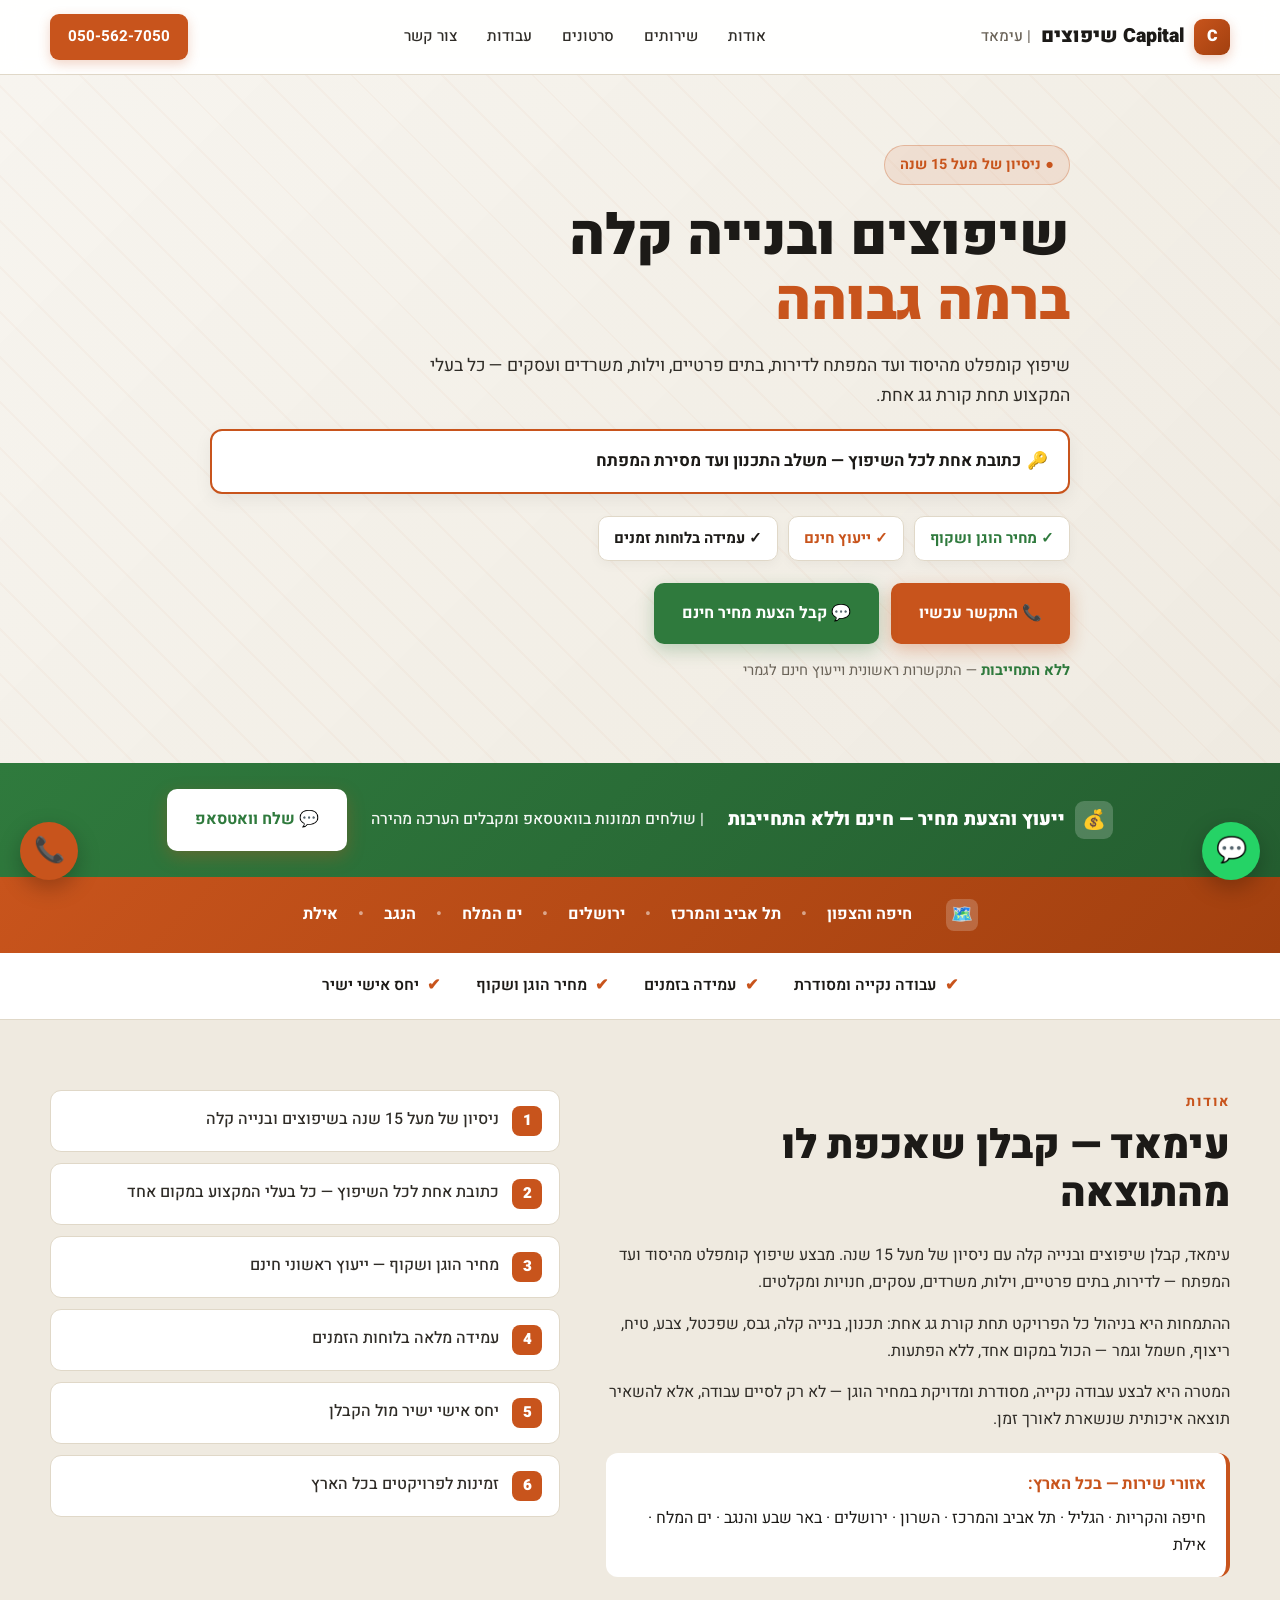
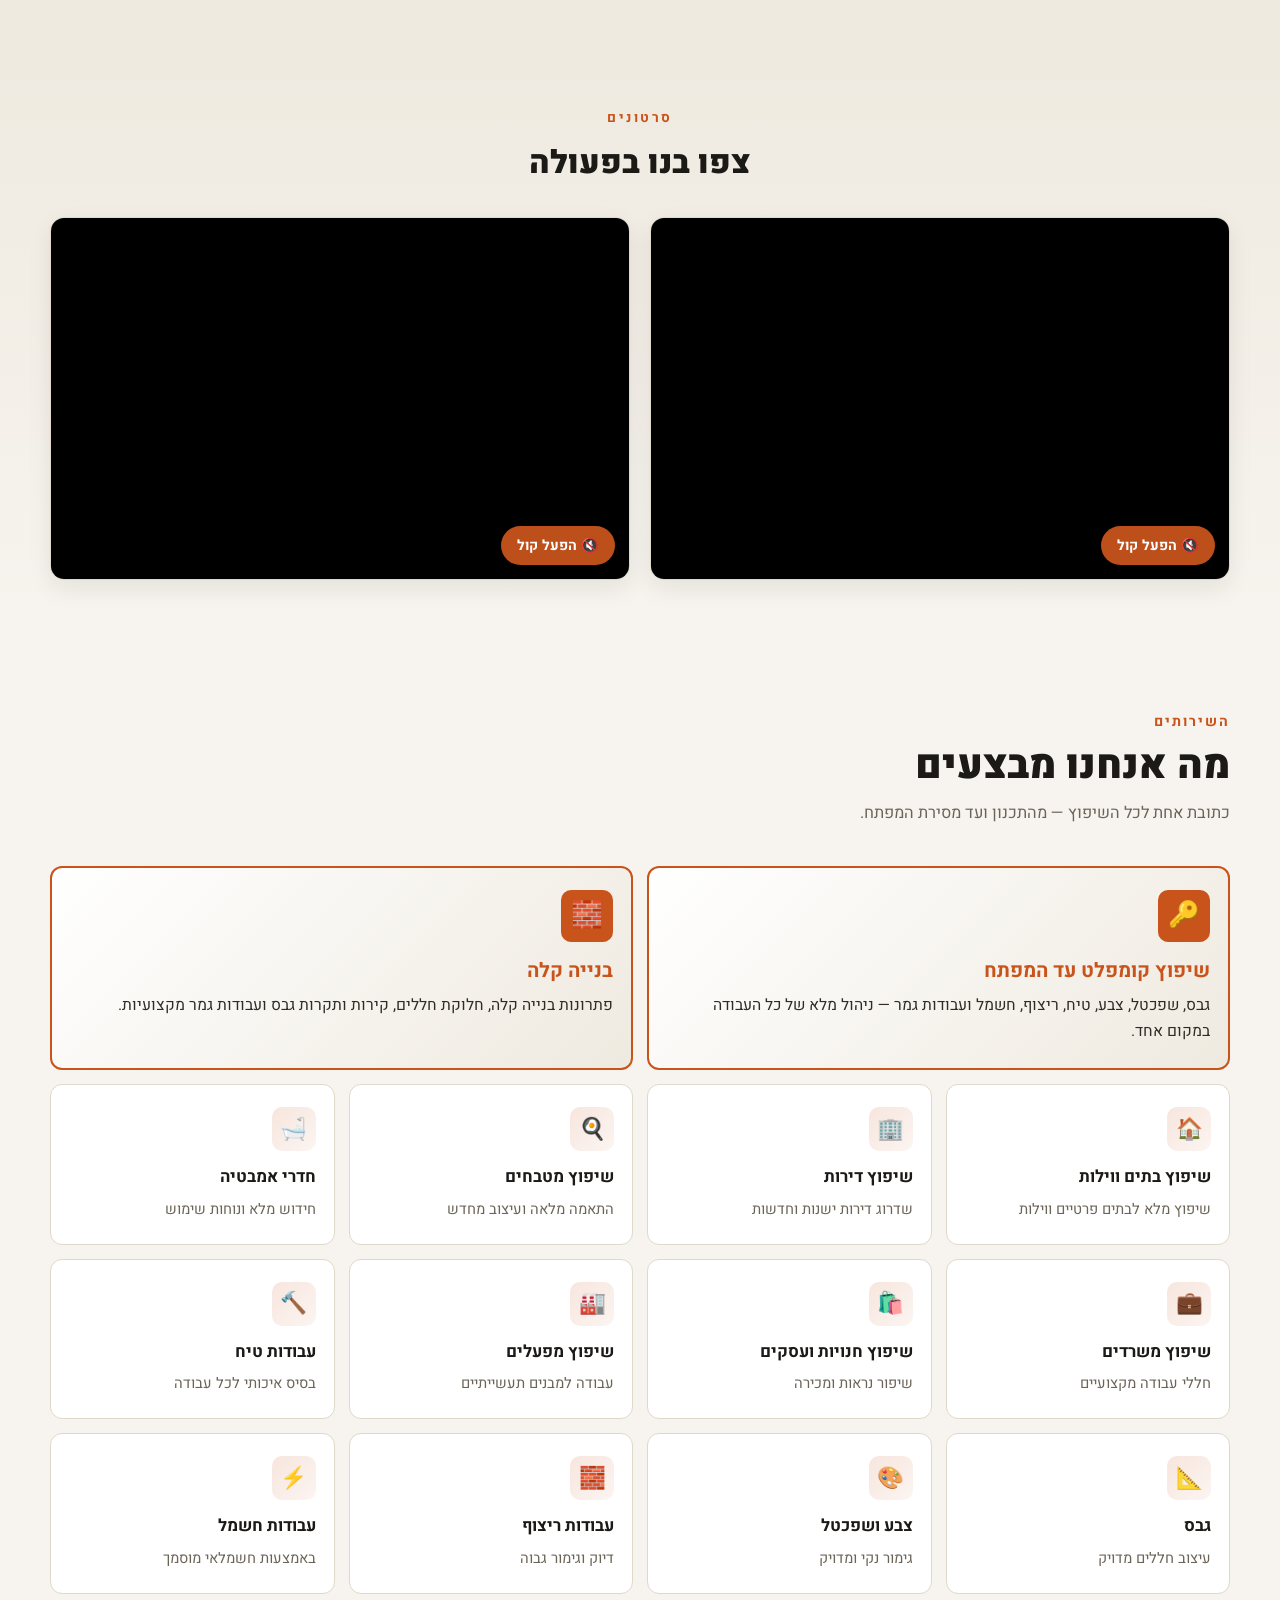
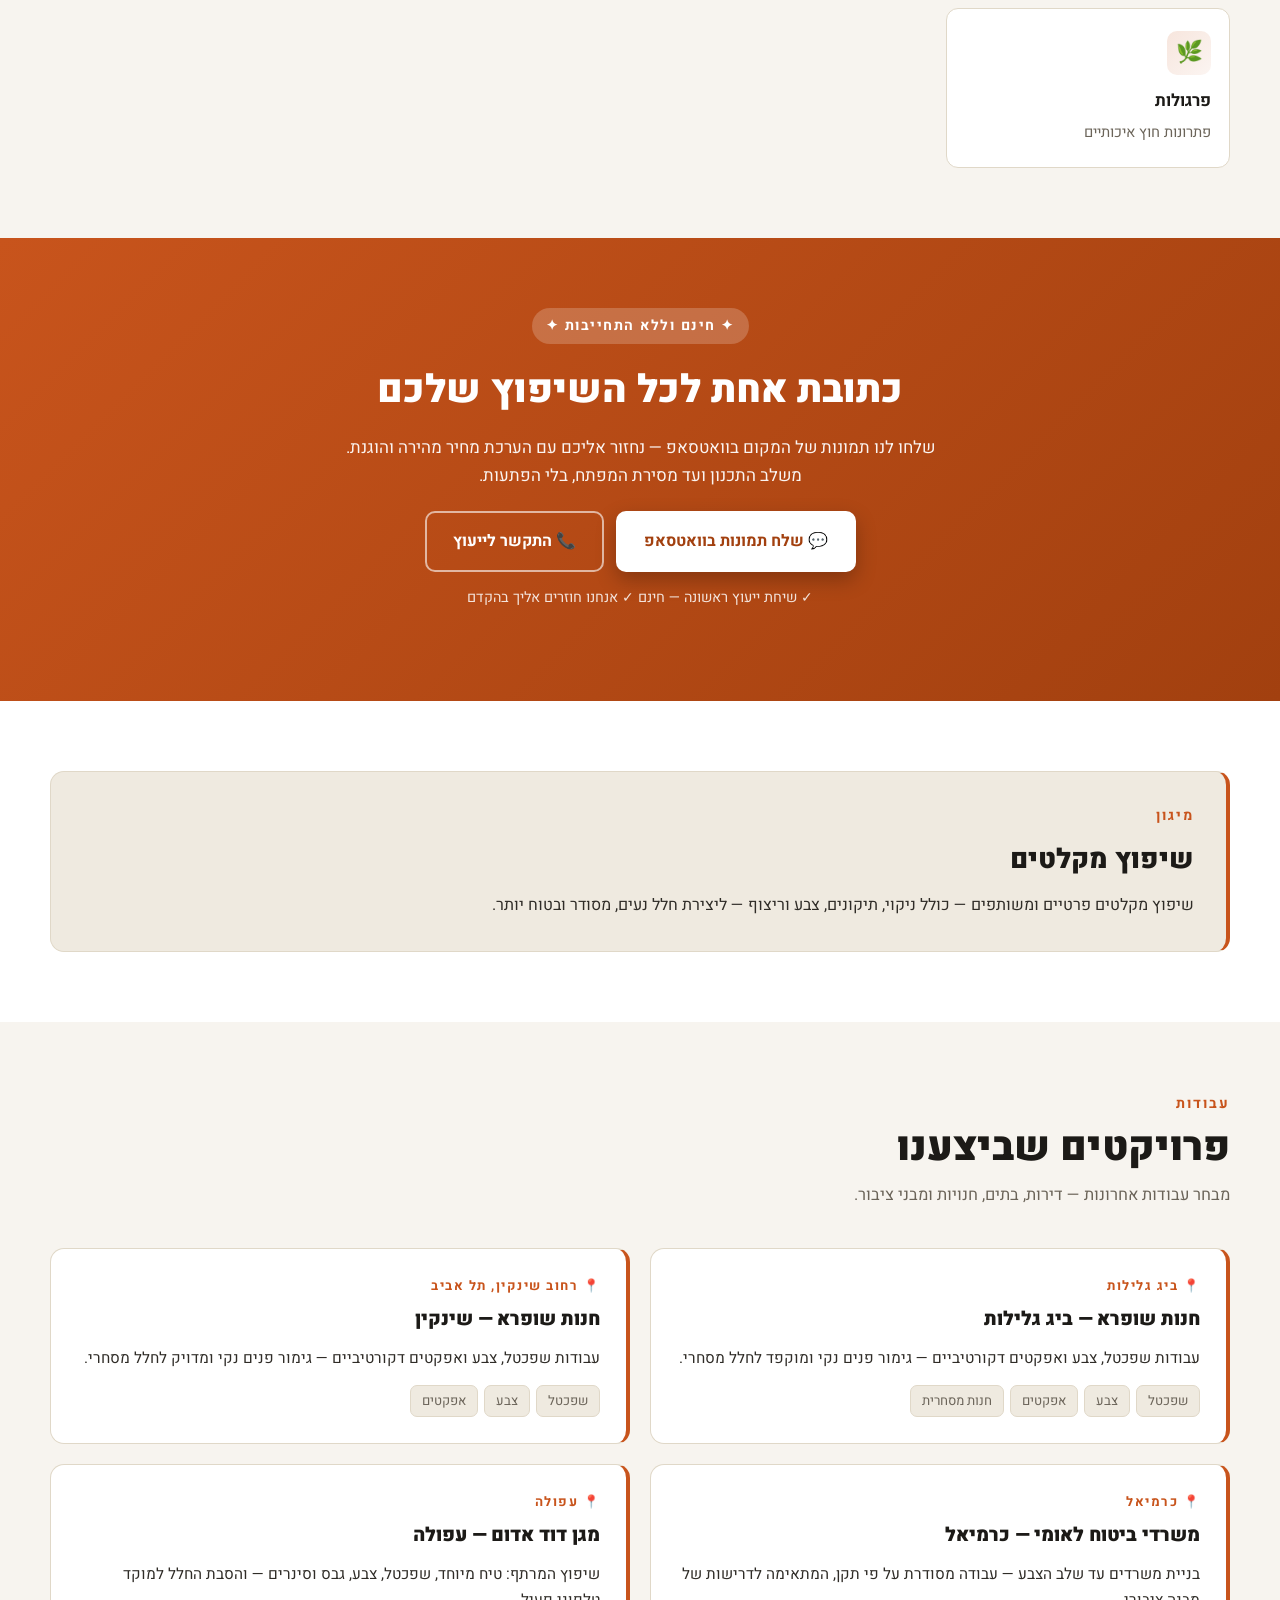
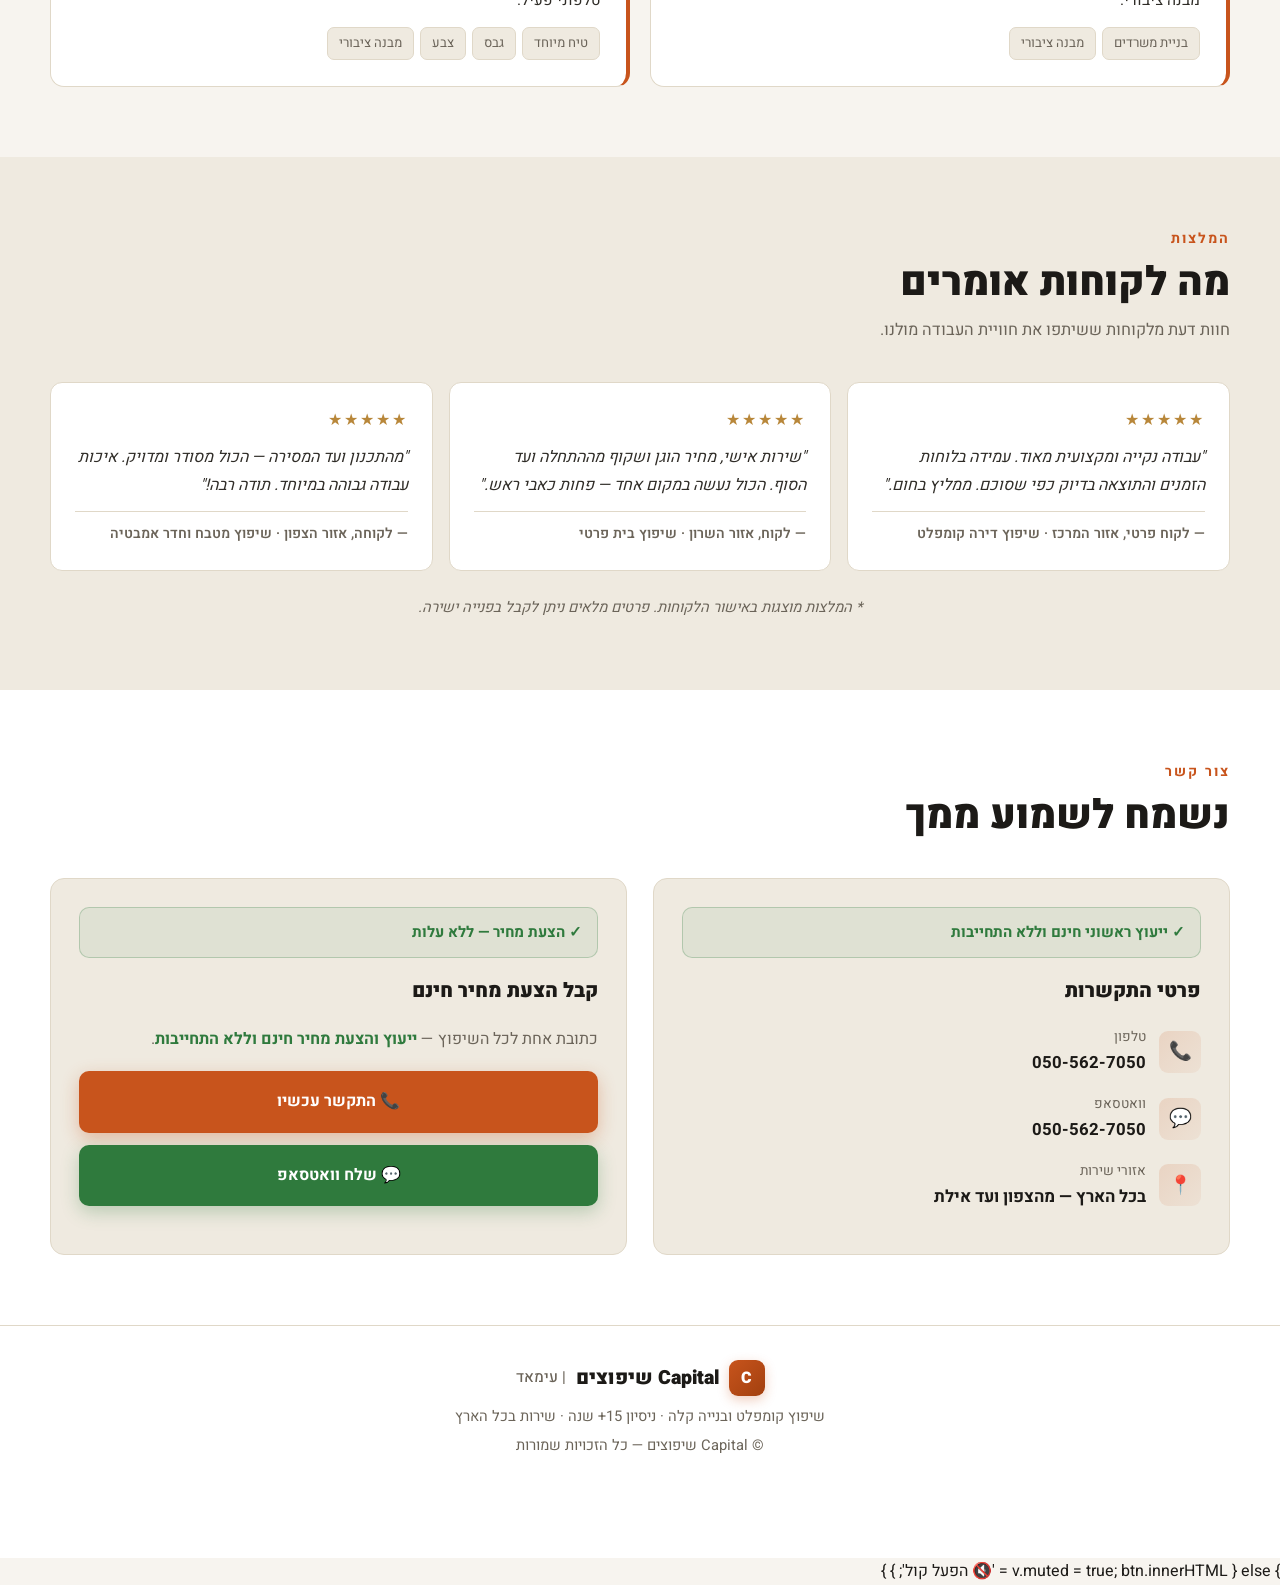
==== commit 9d34d1cc: "Update index.html" ====
--- a/index.html
+++ b/index.html
@@ -15,6 +15,13 @@
   gtag('config', 'AW-18440294479');
 </script>
 
+  <script>
+    !function(w,d,s,u){if(w.oaiq)return;var q=function(){q.q.push(arguments)}
+    ;q.q=[];w.oaiq=q;var j=d.createElement(s);j.async=1;j.src=u;
+    var f=d.getElementsByTagName(s)[0];f.parentNode.insertBefore(j,f)}
+    (window,document,"script","https://bzrcdn.openai.com/sdk/oaiq.min.js");
+    oaiq("init",{pixelId:"3PDr5ndvhWnU1xJ2cvmQRP",debug:true});
+  </script>
 <link rel="preconnect" href="https://fonts.googleapis.com">
 <link rel="preconnect" href="https://fonts.gstatic.com" crossorigin>
 <link href="https://fonts.googleapis.com/css2?family=Heebo:wght@400;500;700;900&display=swap" rel="stylesheet">
@@ -498,7 +505,23 @@
       other.muted = true;
       var otherBtn = other.parentElement.querySelector('.sound-btn');
       if(otherBtn) otherBtn.innerHTML = '🔇 הפעל קול';
-    }
+    } 
+    <!-- OpenAI conversion: phone and WhatsApp clicks -->
+<script>
+document.addEventListener("click", function(event) {
+  const contactLink = event.target.closest(
+    'a[href^="tel:"], a[href*="wa.me/"]'
+  );
+
+  if (!contactLink) return;
+
+  oaiq(
+    "measure",
+    "lead_created",
+    { type: "customer_action" }
+  );
+}, true);
+</script>
   } else {
     v.muted = true;
     btn.innerHTML = '🔇 הפעל קול';
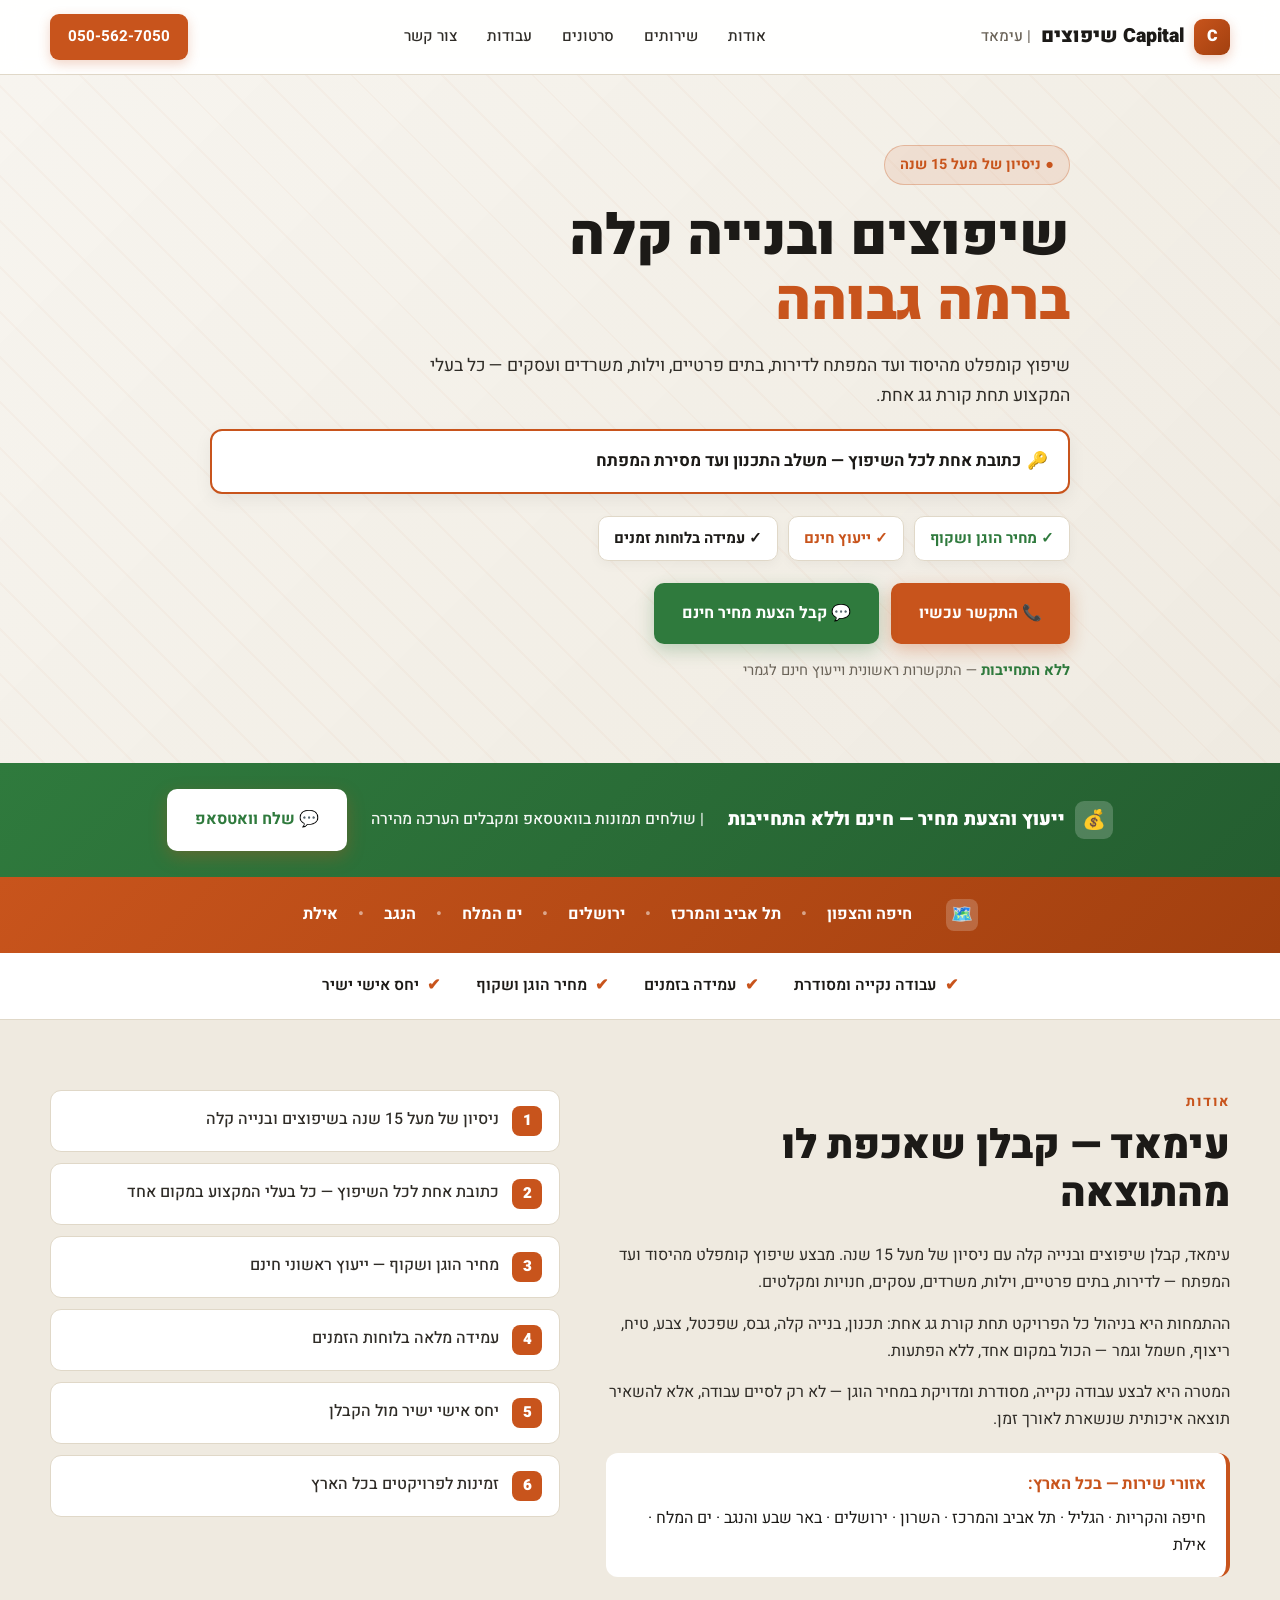
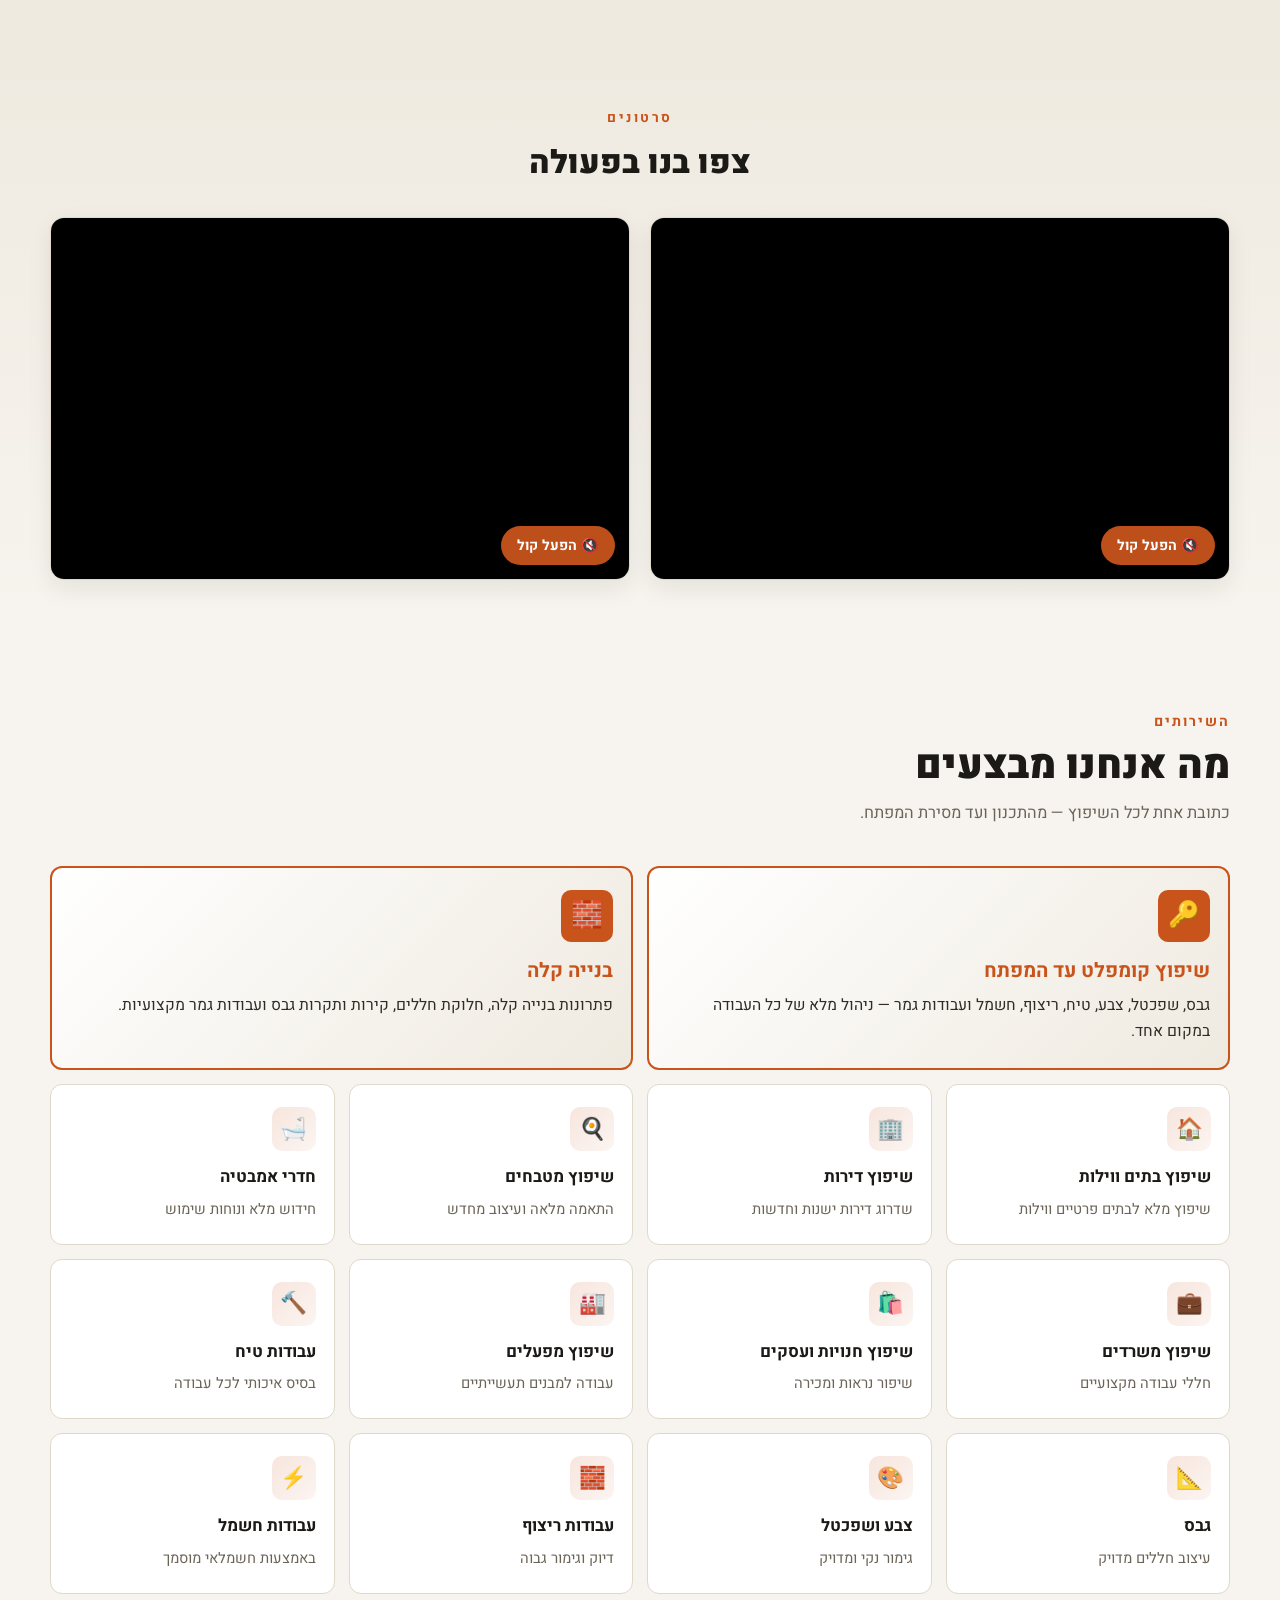
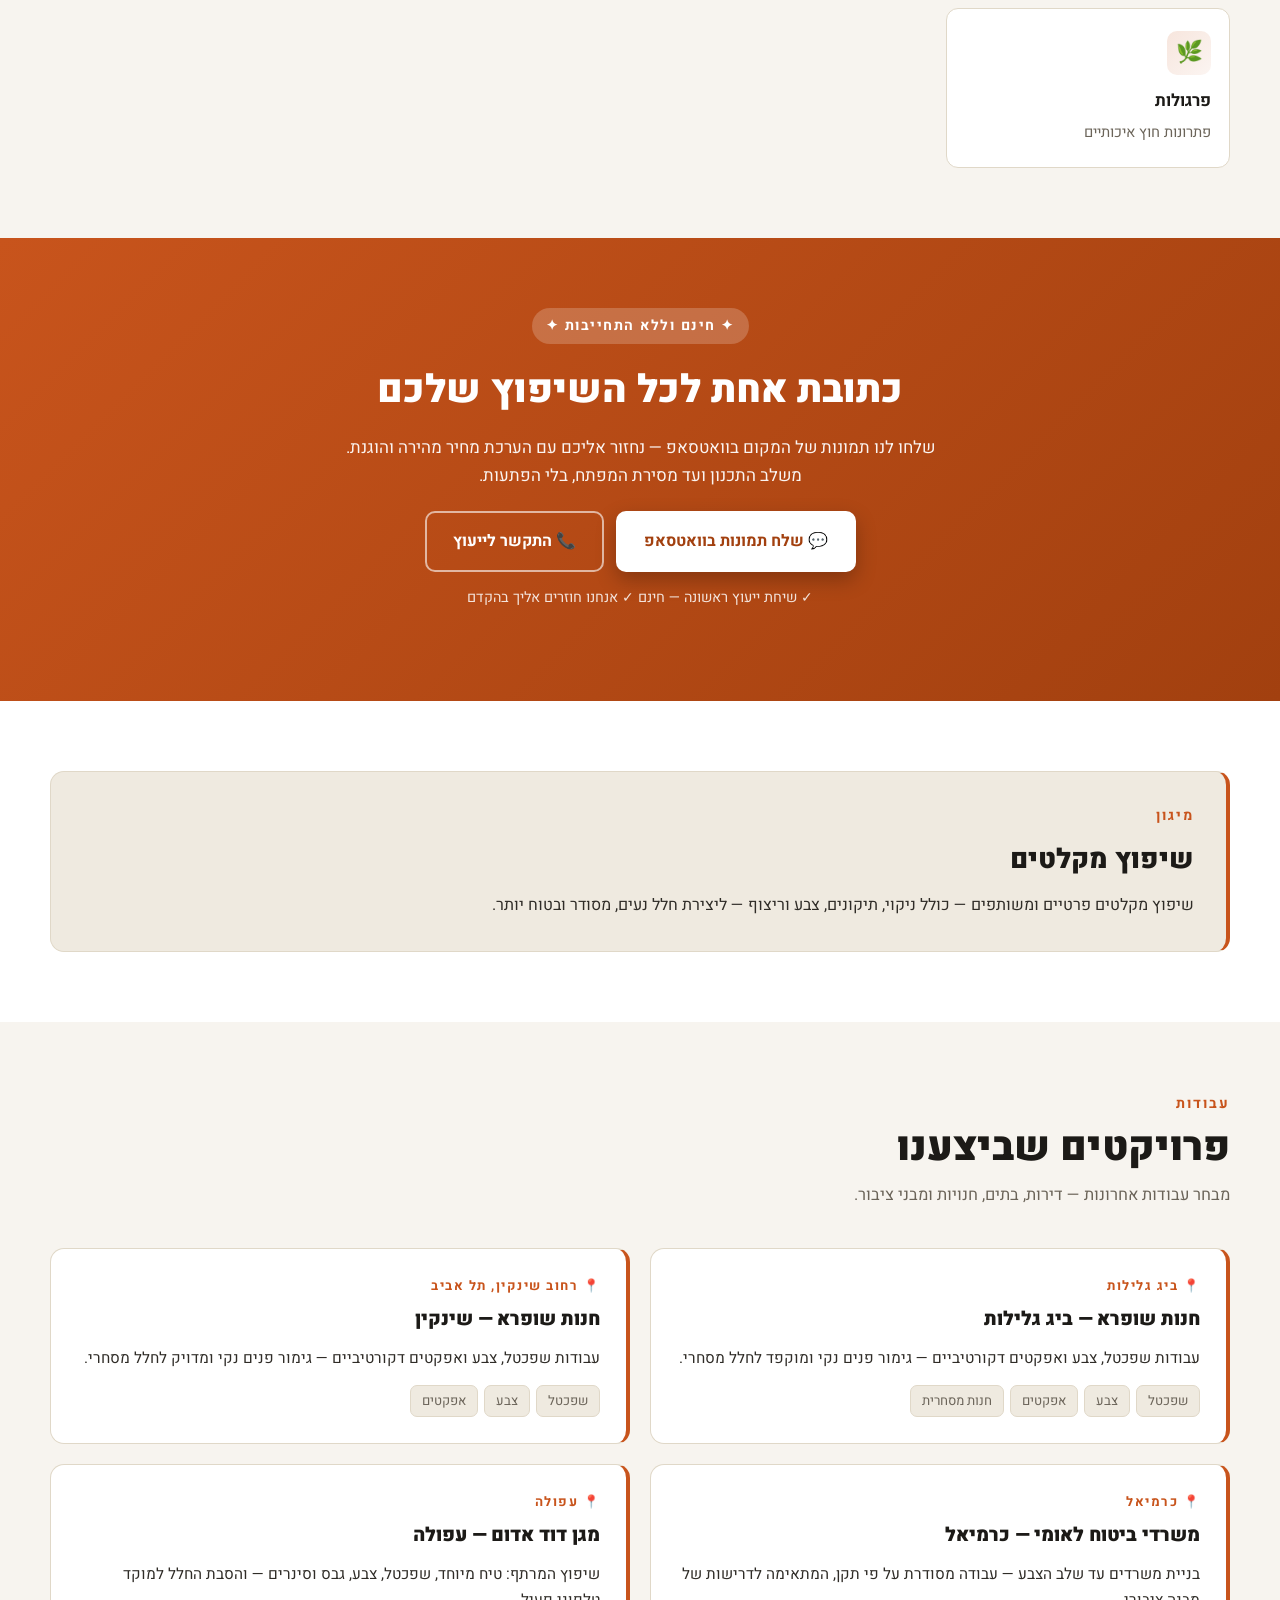
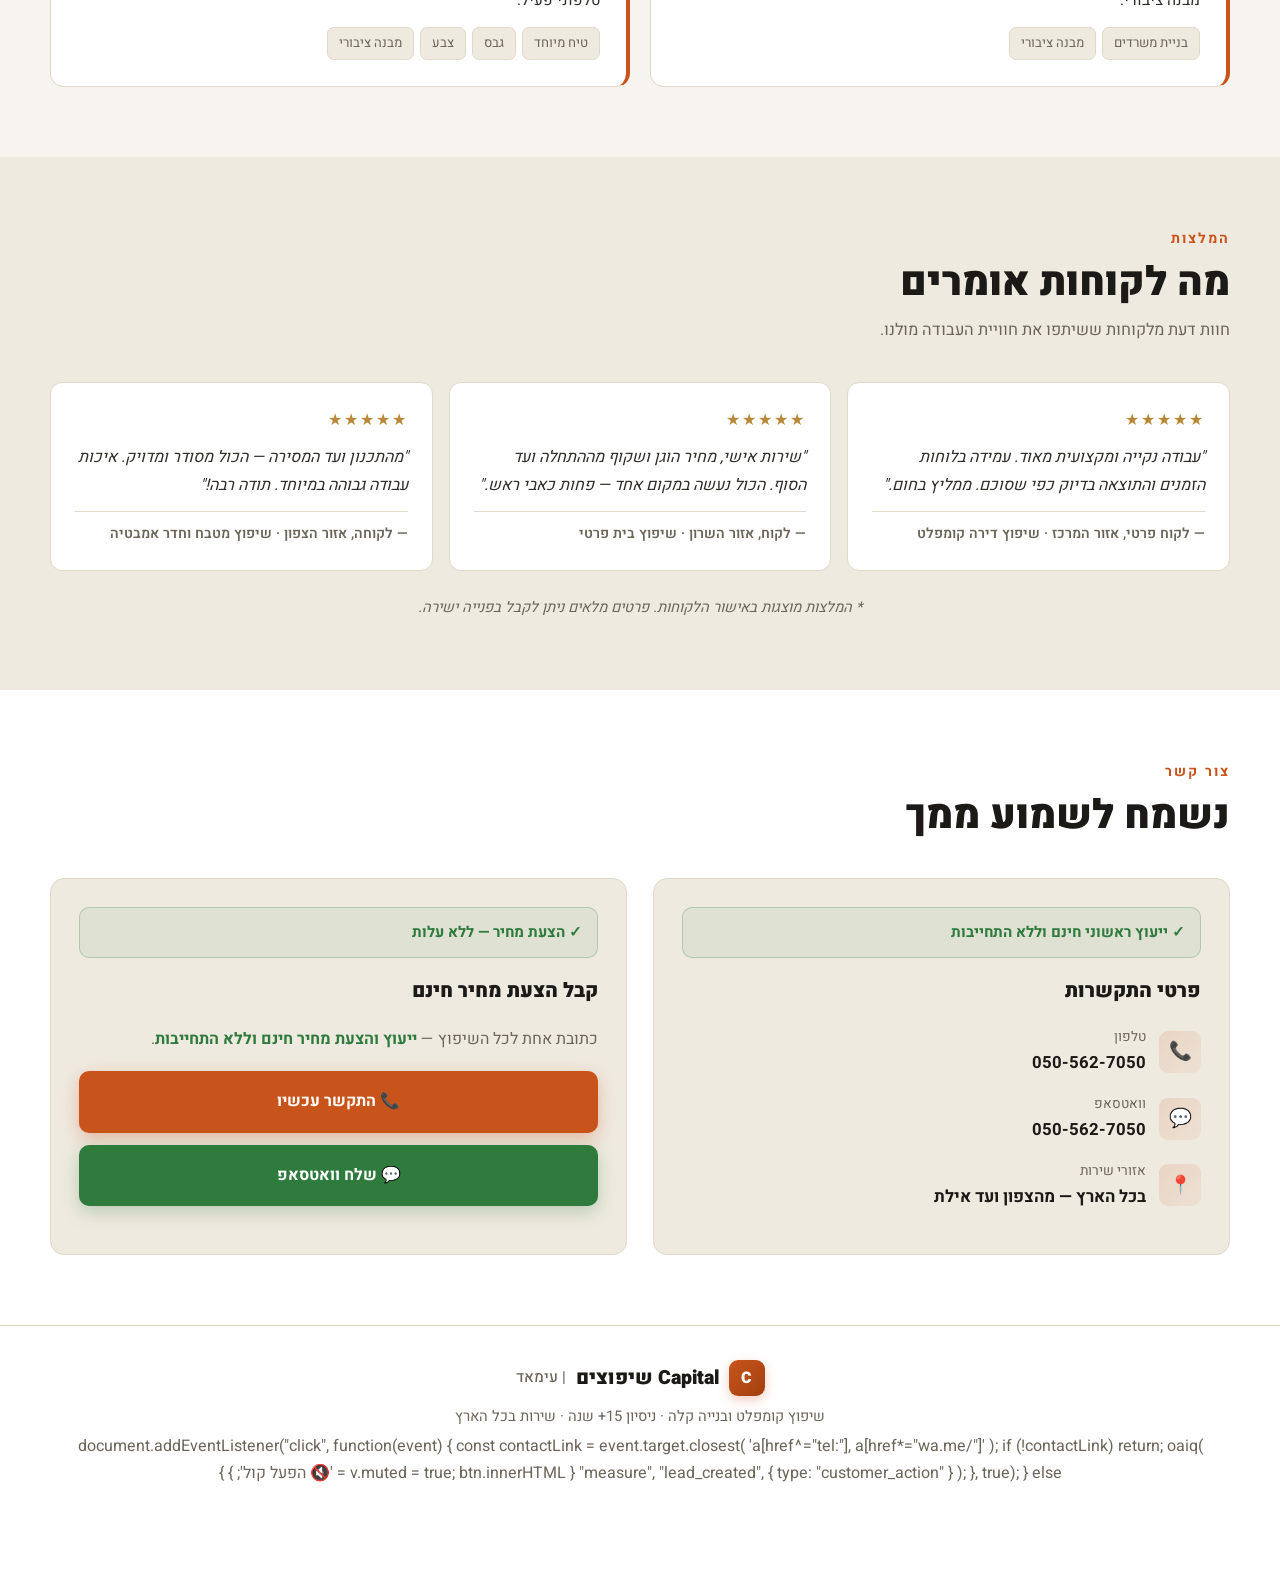
==== commit d8c84e95: "Update index.html" ====
--- a/index.html
+++ b/index.html
@@ -487,14 +487,7 @@
   <div class="wrap">
     <div class="brand"><span class="mark">C</span> Capital שיפוצים <span style="color:var(--muted);font-weight:500;font-size:.95rem">| עימאד</span></div>
     <p>שיפוץ קומפלט ובנייה קלה · ניסיון 15+ שנה · שירות בכל הארץ</p>
-    <p>© Capital שיפוצים — כל הזכויות שמורות</p>
-  </div>
-</footer>
-
-<a class="float wa" href="https://wa.me/972505627050?text=שלום, אני מעוניין בהצעת מחיר חינם לשיפוץ" aria-label="וואטסאפ">💬</a>
-<a class="float tel" href="tel:0505627050" aria-label="טלפון">📞</a>
-
-<script>
+    <script>
 function toggleSound(vidId, btn){
   var v = document.getElementById(vidId);
   if(v.muted){
@@ -505,9 +498,33 @@
       other.muted = true;
       var otherBtn = other.parentElement.querySelector('.sound-btn');
       if(otherBtn) otherBtn.innerHTML = '🔇 הפעל קול';
-    } 
-    <!-- OpenAI conversion: phone and WhatsApp clicks -->
+    }
+  } else {
+    v.muted = true;
+    btn.innerHTML = '🔇 הפעל קול';
+  }
+}
+</script>
+
+<!-- OpenAI conversion: phone and WhatsApp clicks -->
 <script>
+document.addEventListener("click", function(event) {
+  const contactLink = event.target.closest(
+    'a[href^="tel:"], a[href*="wa.me/"]'
+  );
+
+  if (!contactLink) return;
+
+  oaiq(
+    "measure",
+    "lead_created",
+    { type: "customer_action" }
+  );
+}, true);
+</script>
+
+</body>
+</html>
 document.addEventListener("click", function(event) {
   const contactLink = event.target.closest(
     'a[href^="tel:"], a[href*="wa.me/"]'
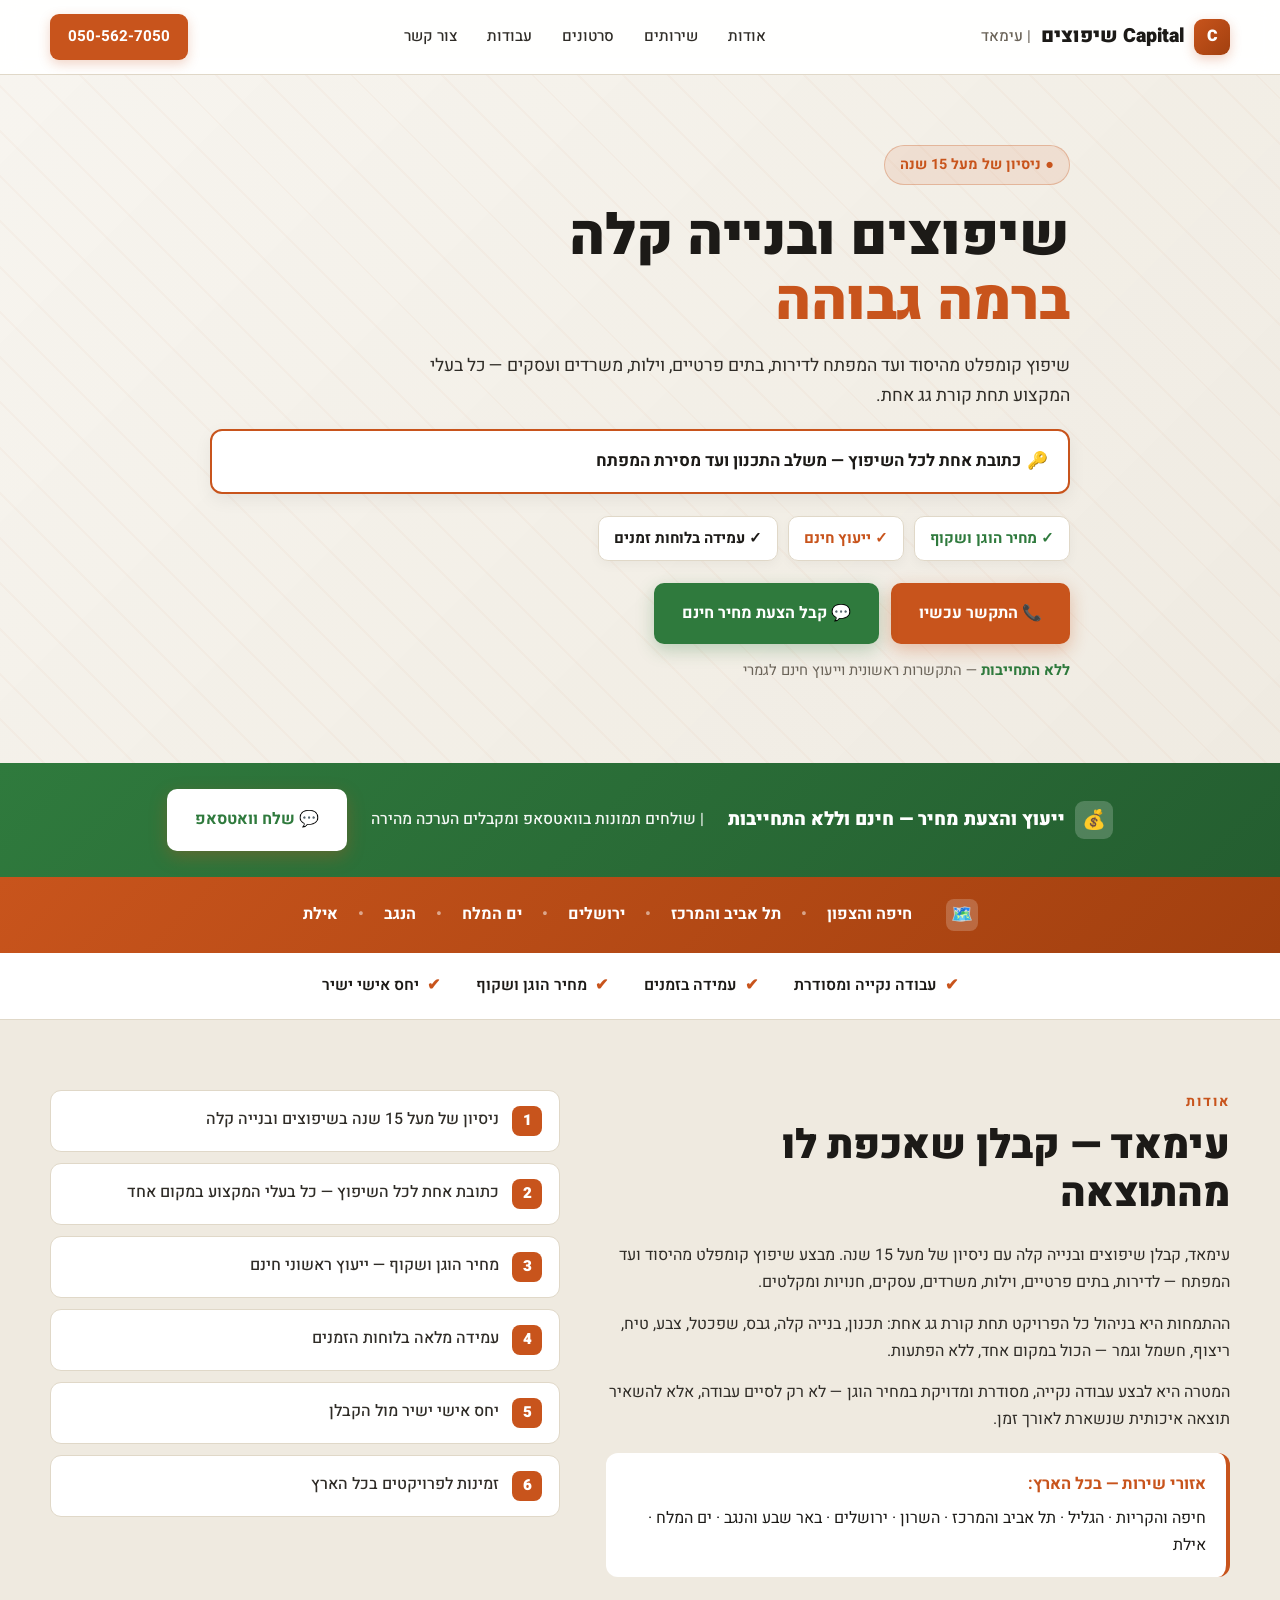
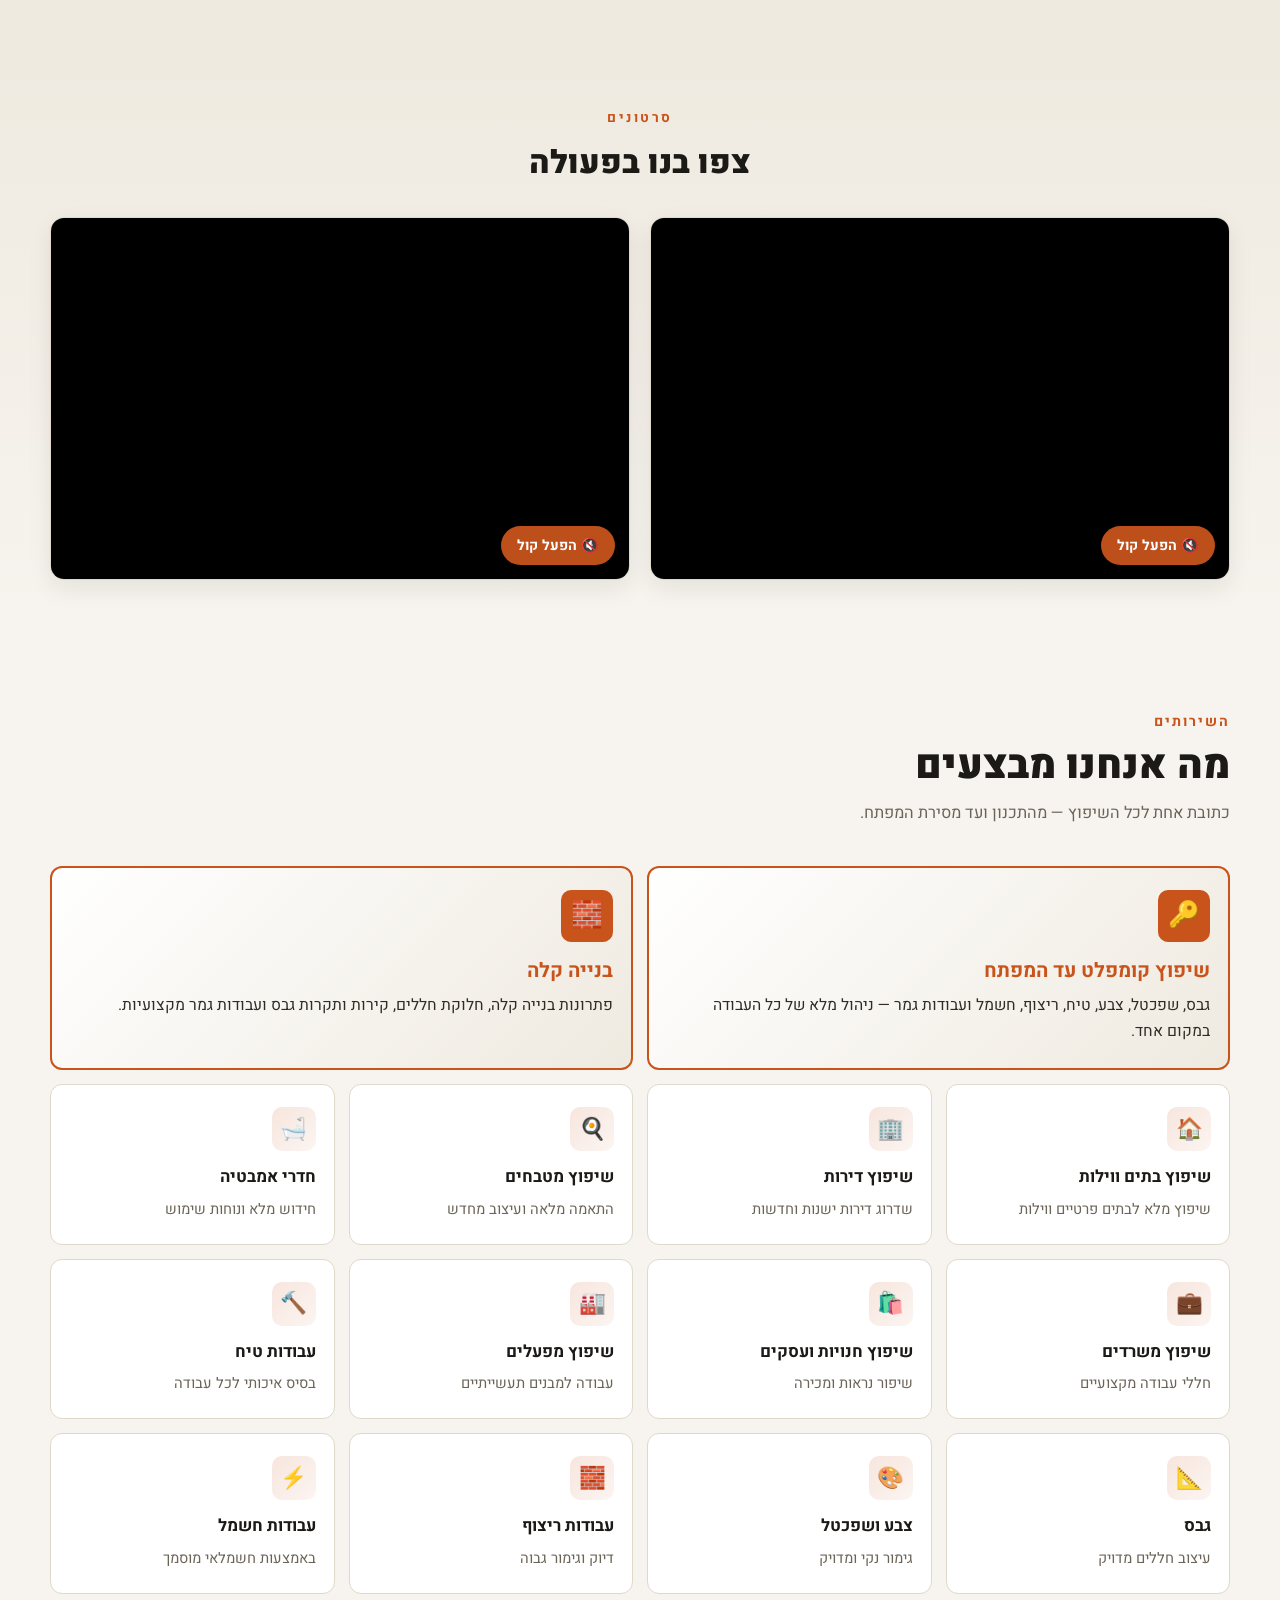
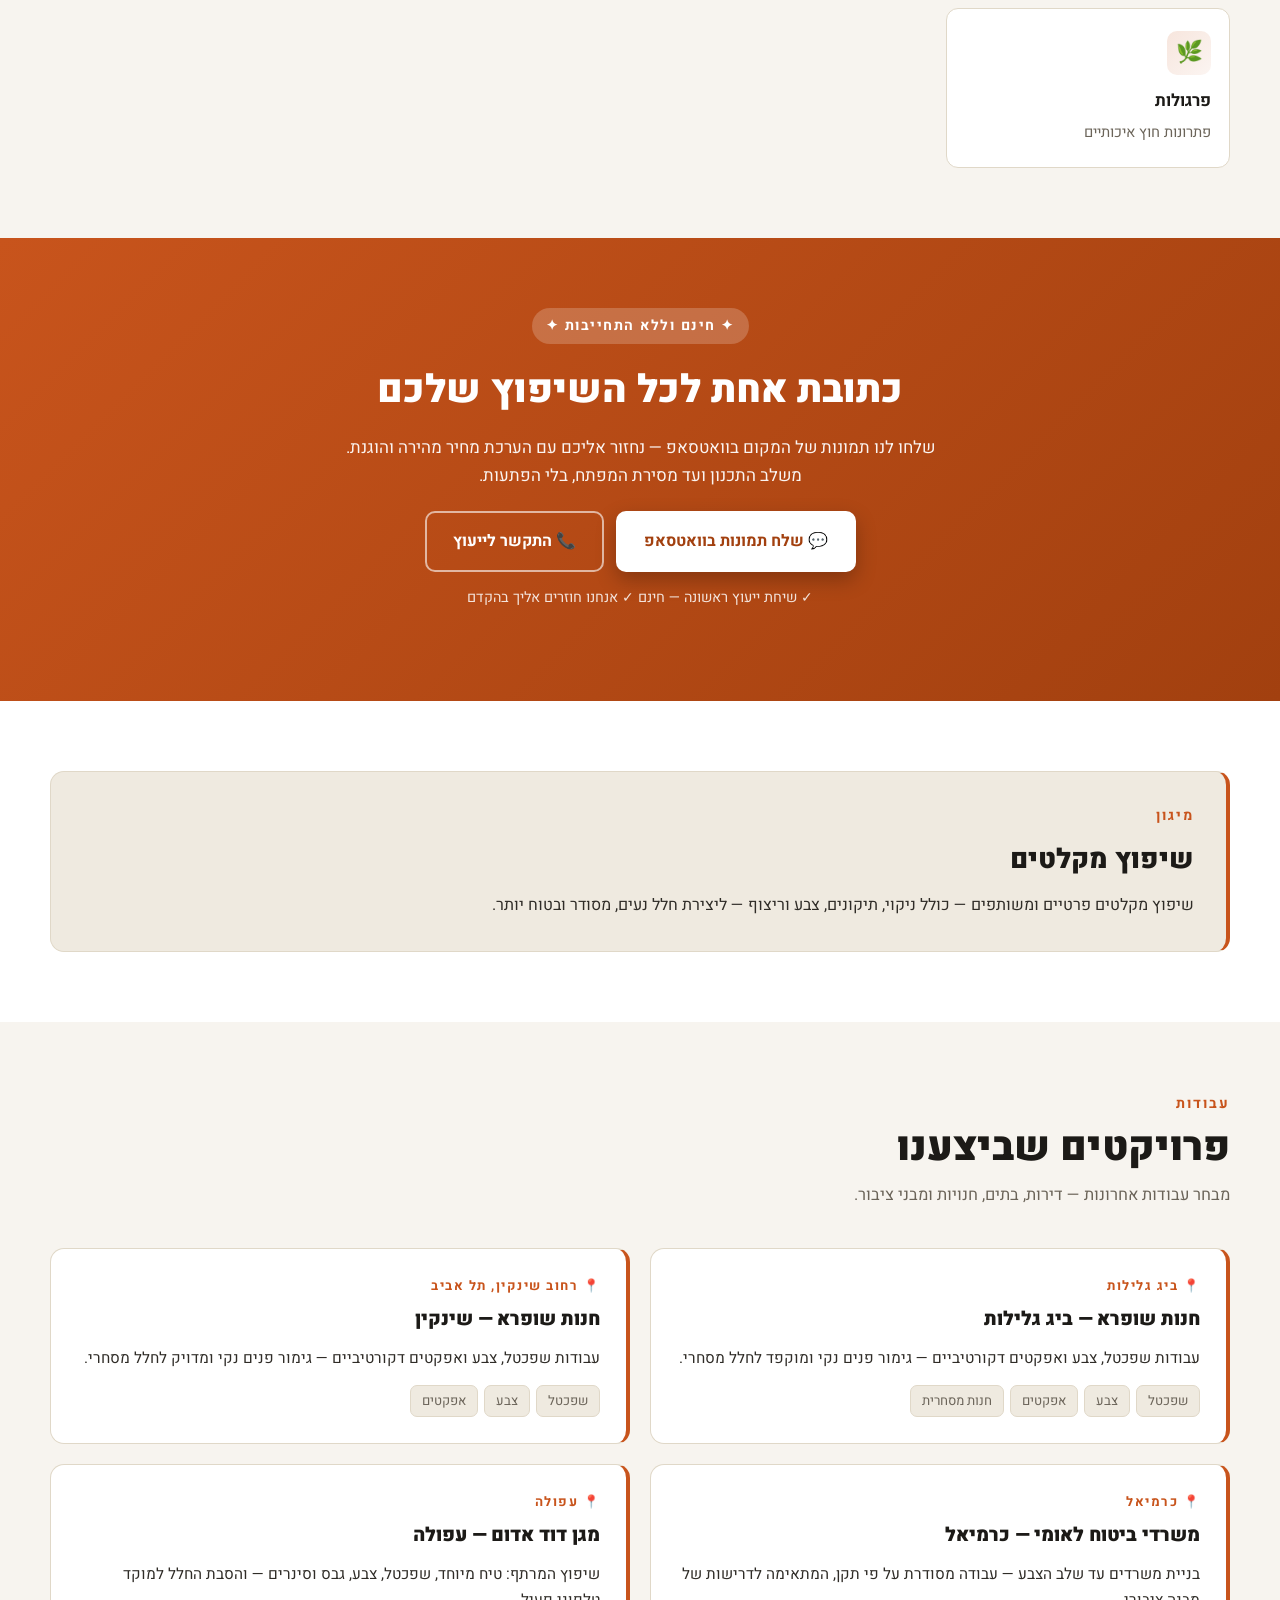
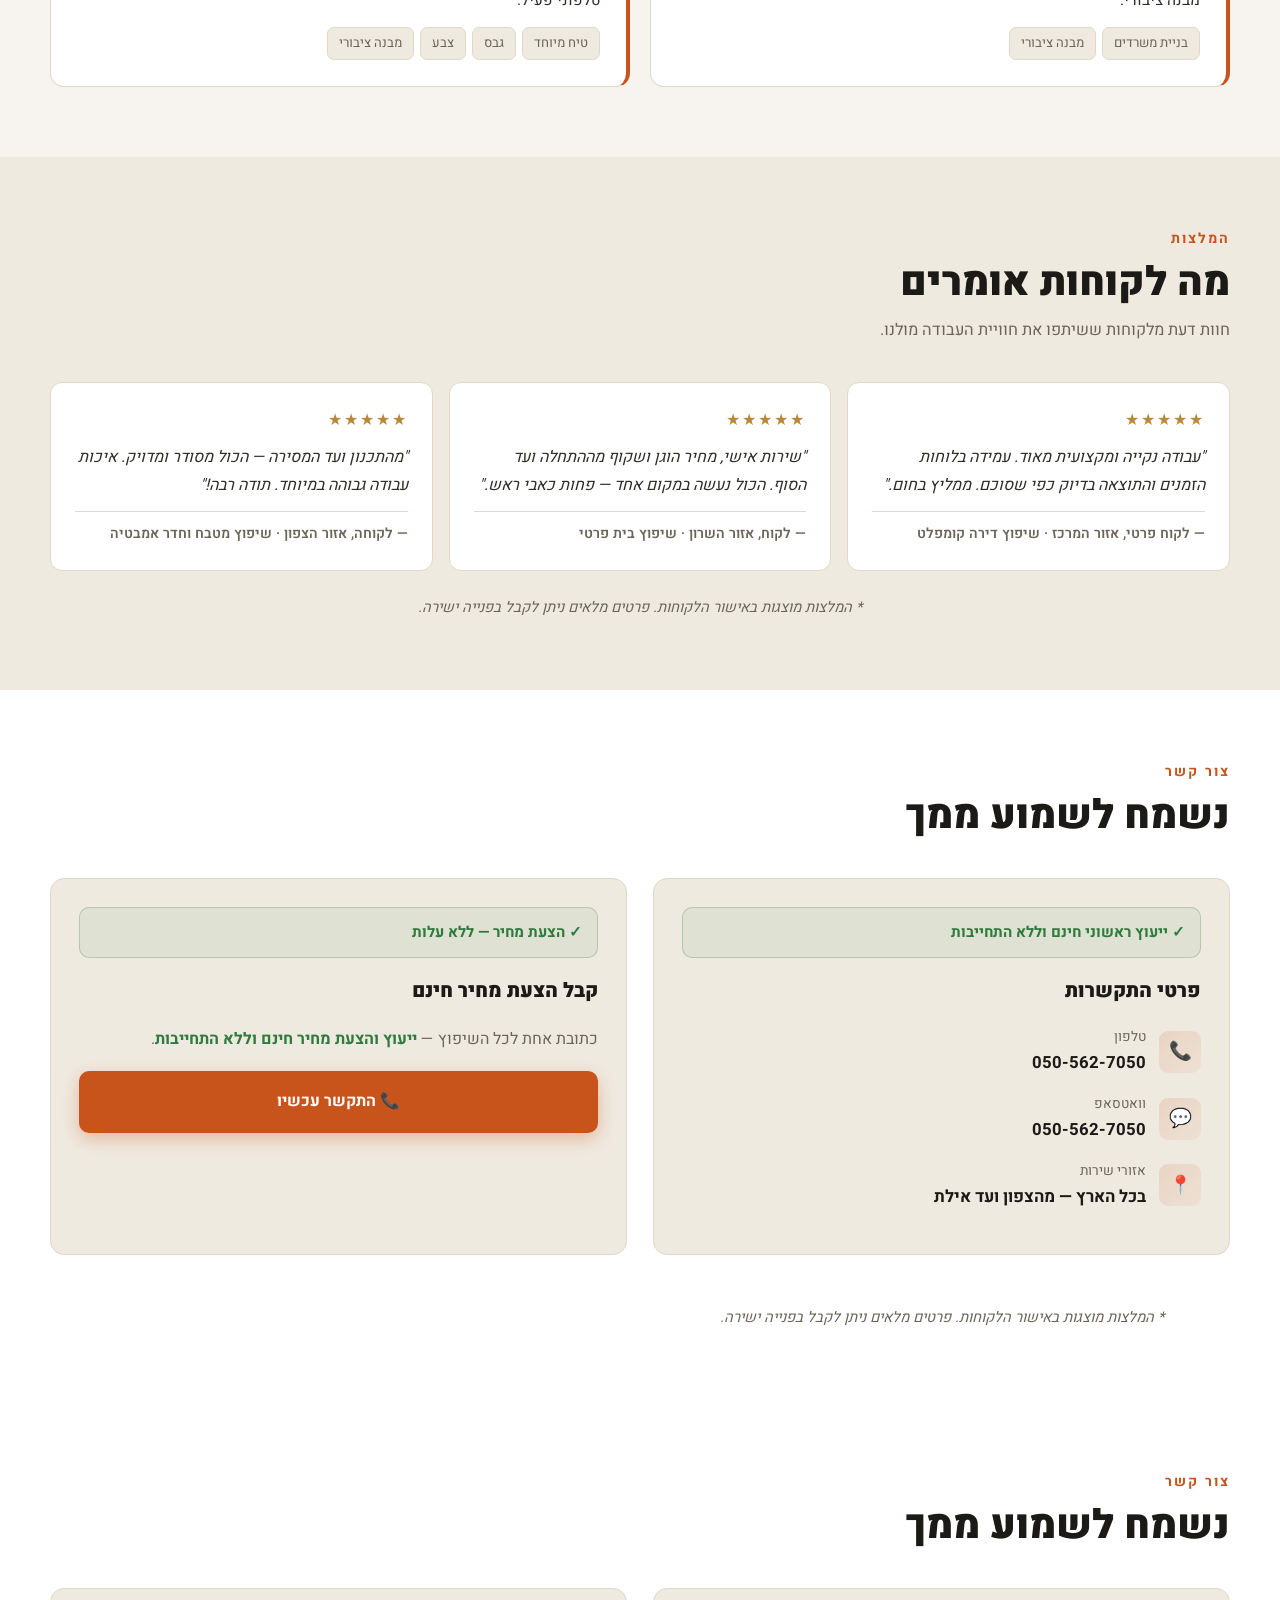
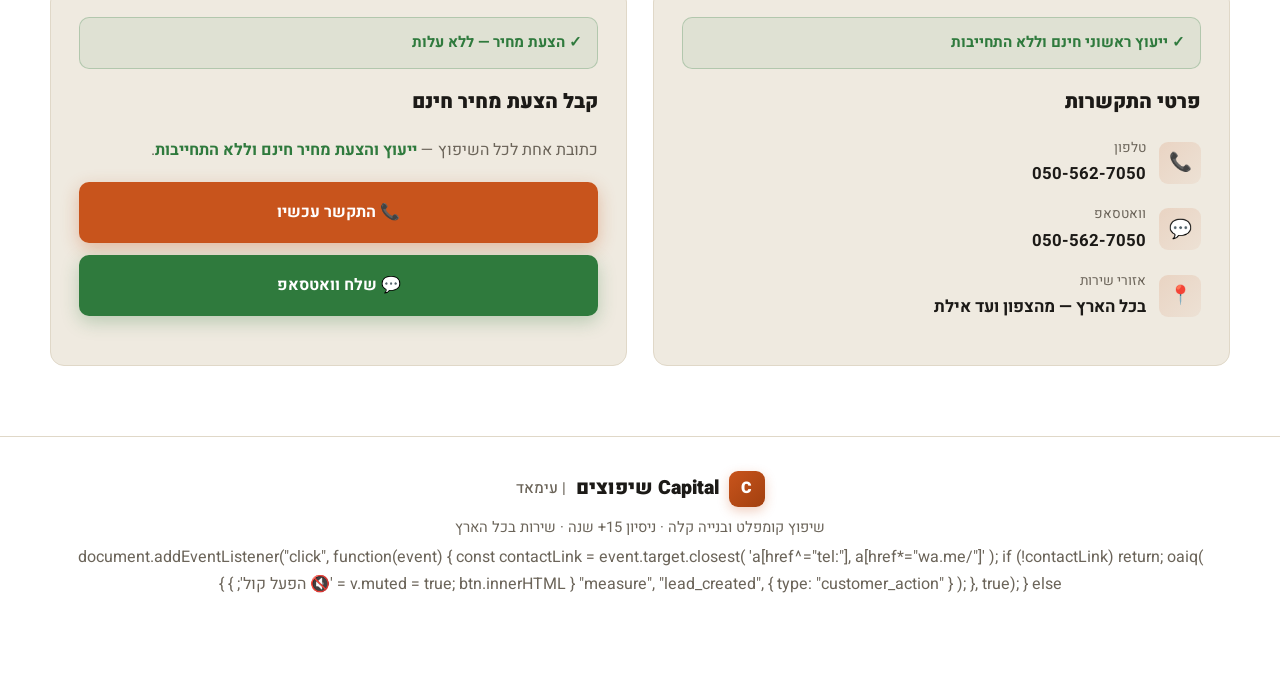
==== commit 4321b6e8: "Update index.html" ====
--- a/index.html
+++ b/index.html
@@ -476,6 +476,44 @@
         <p style="color:var(--muted);margin-bottom:18px">כתובת אחת לכל השיפוץ — <strong style="color:var(--success)">ייעוץ והצעת מחיר חינם וללא התחייבות</strong>.</p>
         <div class="contact-btns">
           <a href="tel:0505627050" class="btn btn-main" style="justify-content:center">📞 התקשר עכשיו</a>
+              </div>
+    </div>
+    <p style="text-align:center;margin-top:24px;color:var(--muted);font-size:.92rem;font-style:italic">
+      * המלצות מוצגות באישור הלקוחות. פרטים מלאים ניתן לקבל בפנייה ישירה.
+    </p>
+  </div>
+</section>
+
+<!-- CONTACT -->
+<section id="contact" class="contact">
+  <div class="wrap">
+    <div class="sec-head">
+      <div class="kicker">צור קשר</div>
+      <h2>נשמח לשמוע ממך</h2>
+    </div>
+    <div class="contact-grid">
+      <div class="contact-card">
+        <div class="contact-highlight">✓ ייעוץ ראשוני חינם וללא התחייבות</div>
+        <h3>פרטי התקשרות</h3>
+        <div class="contact-row">
+          <div class="ic">📞</div>
+          <div><div class="lbl">טלפון</div><div class="val">050-562-7050</div></div>
+        </div>
+        <div class="contact-row">
+          <div class="ic">💬</div>
+          <div><div class="lbl">וואטסאפ</div><div class="val">050-562-7050</div></div>
+        </div>
+        <div class="contact-row">
+          <div class="ic">📍</div>
+          <div><div class="lbl">אזורי שירות</div><div class="val">בכל הארץ — מהצפון ועד אילת</div></div>
+        </div>
+      </div>
+      <div class="contact-card">
+        <div class="contact-highlight">✓ הצעת מחיר — ללא עלות</div>
+        <h3>קבל הצעת מחיר חינם</h3>
+        <p style="color:var(--muted);margin-bottom:18px">כתובת אחת לכל השיפוץ — <strong style="color:var(--success)">ייעוץ והצעת מחיר חינם וללא התחייבות</strong>.</p>
+        <div class="contact-btns">
+          <a href="tel:0505627050" class="btn btn-main" style="justify-content:center">📞 התקשר עכשיו</a>
           <a href="https://wa.me/972505627050?text=שלום, אני מעוניין בהצעת מחיר חינם לשיפוץ" class="btn btn-success" style="justify-content:center">💬 שלח וואטסאפ</a>
         </div>
       </div>
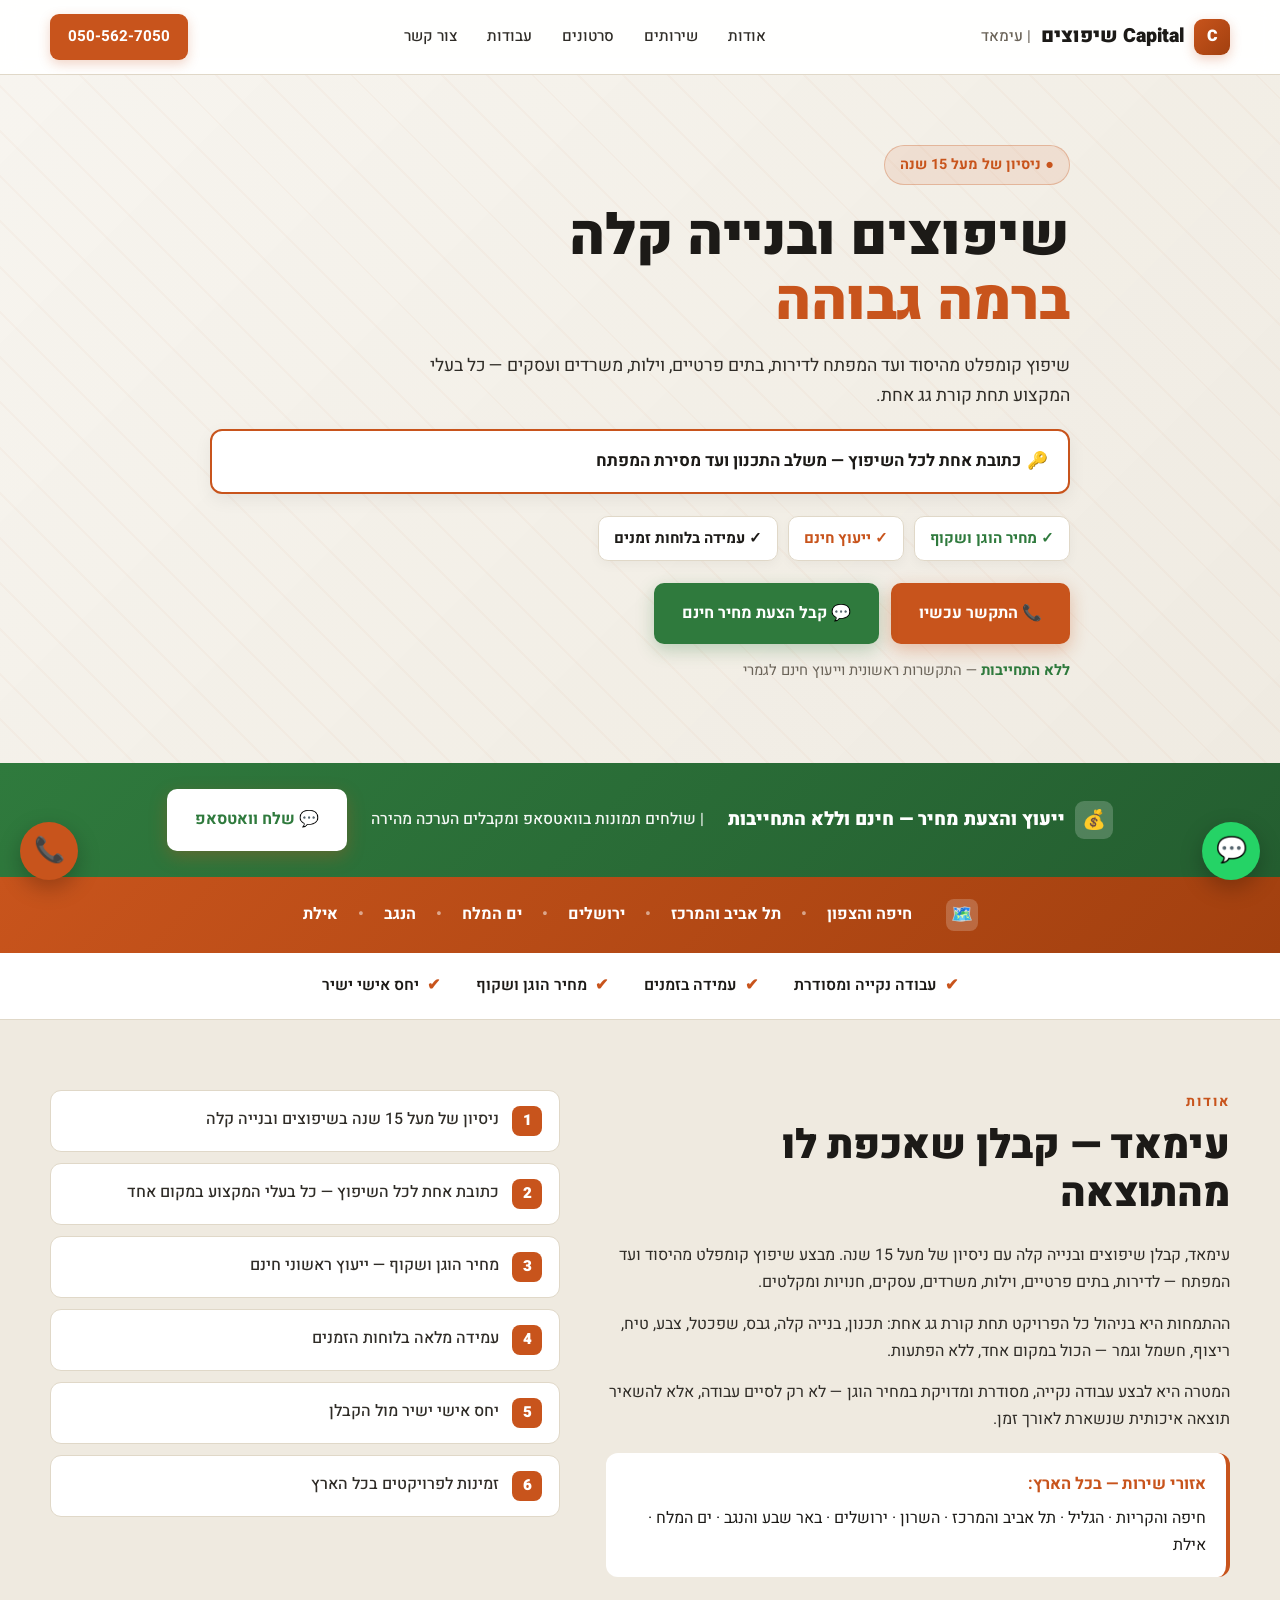
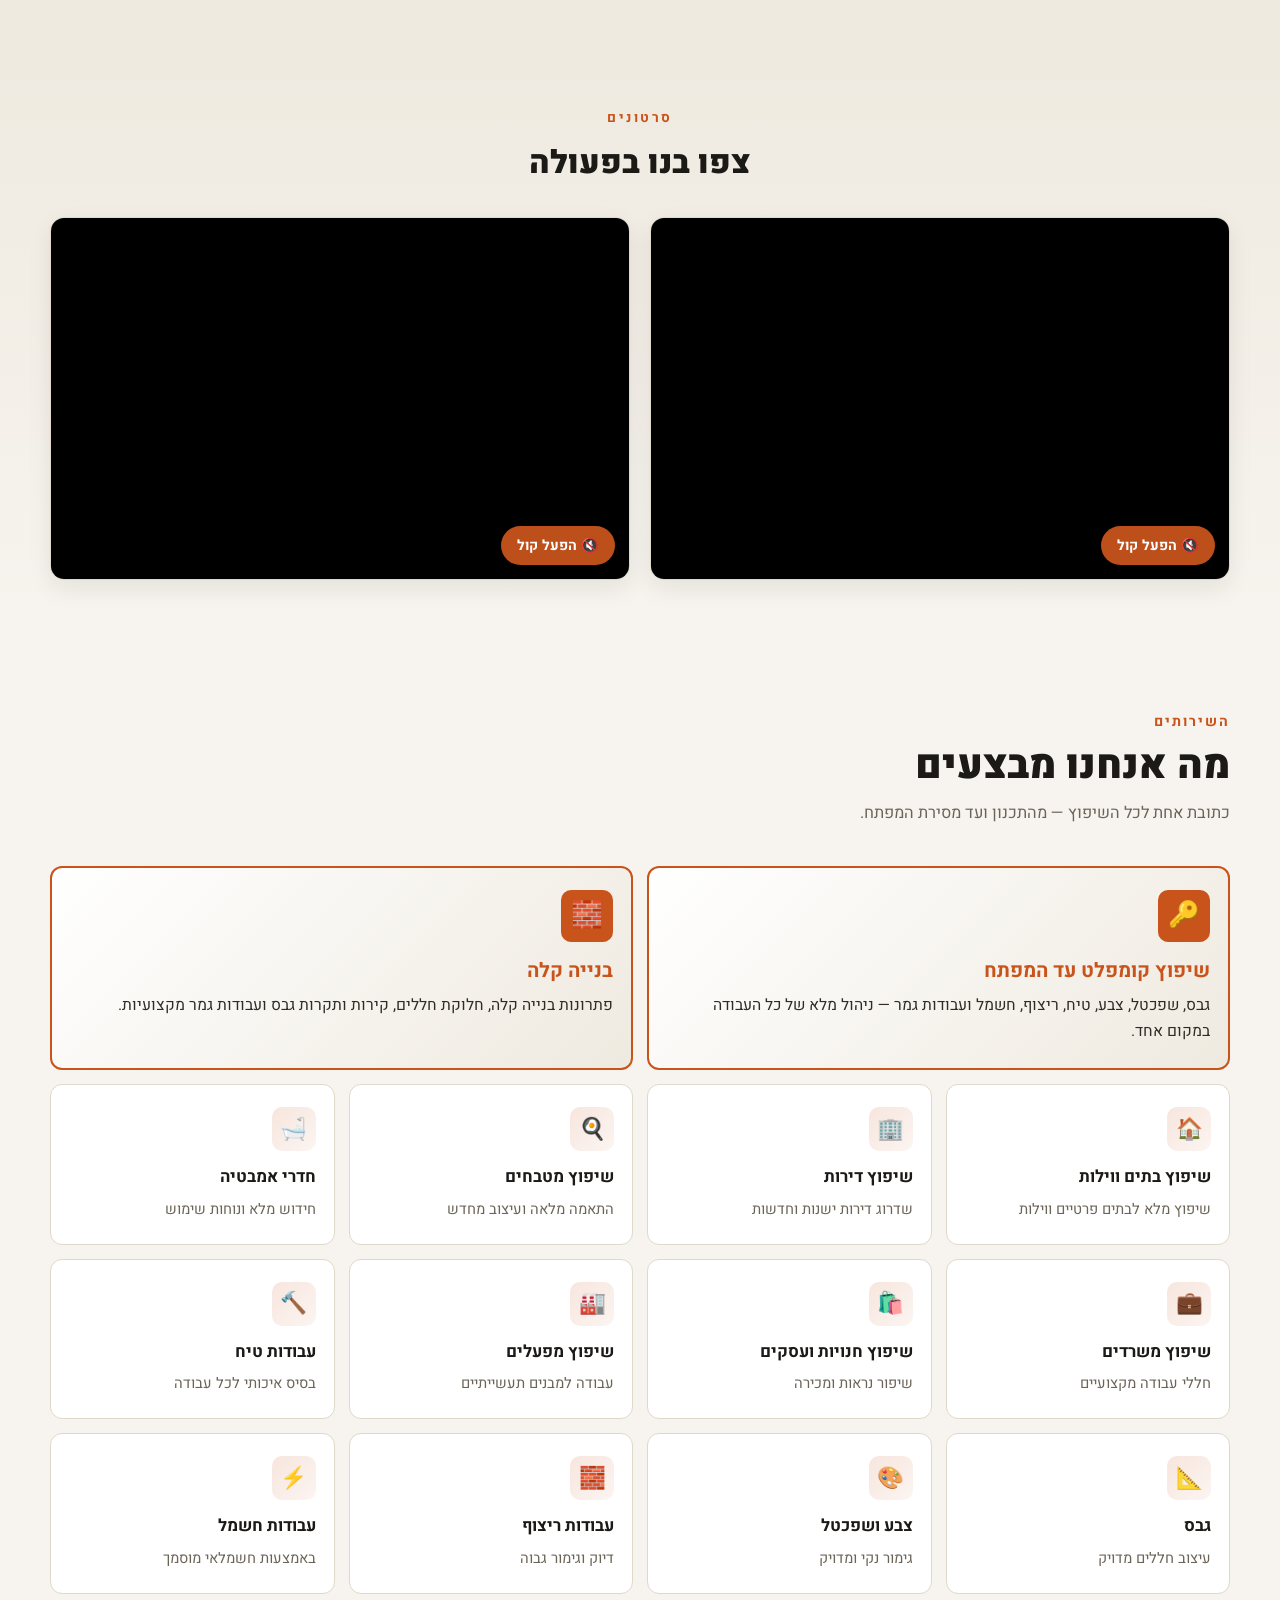
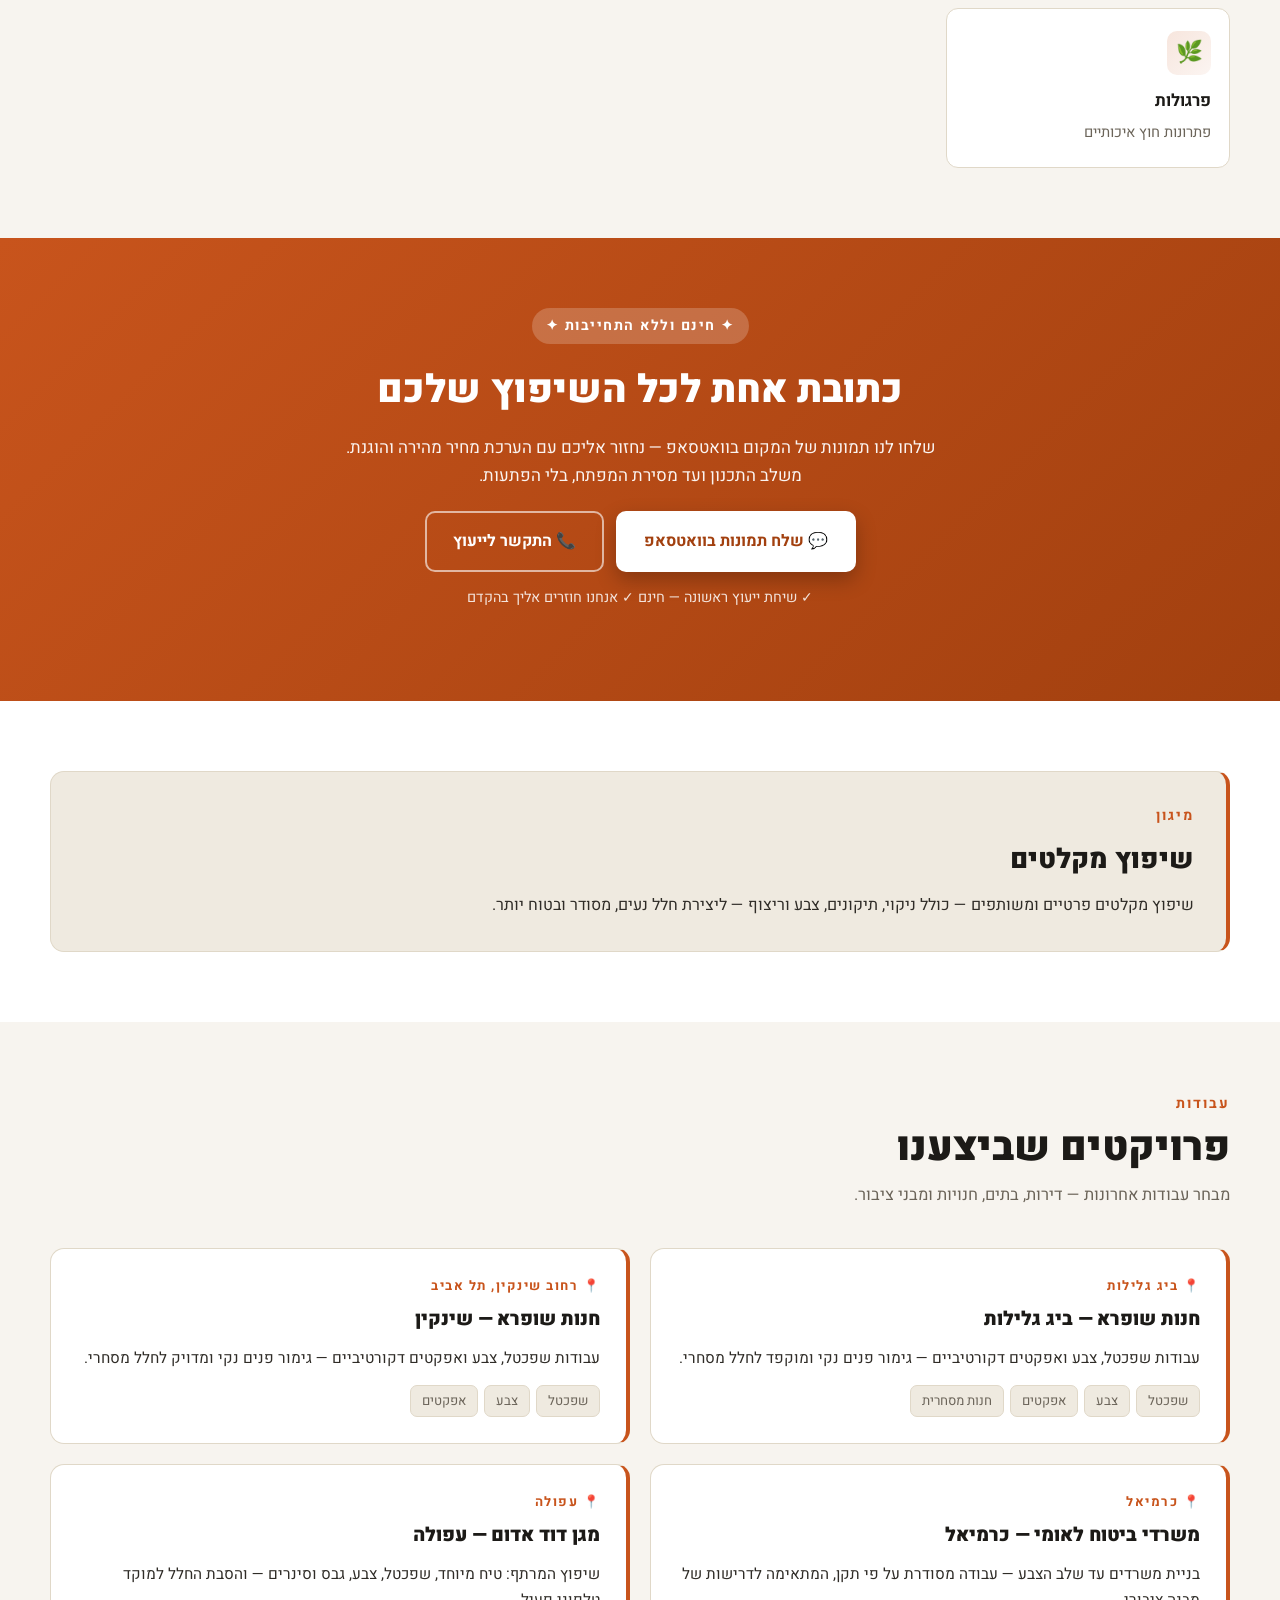
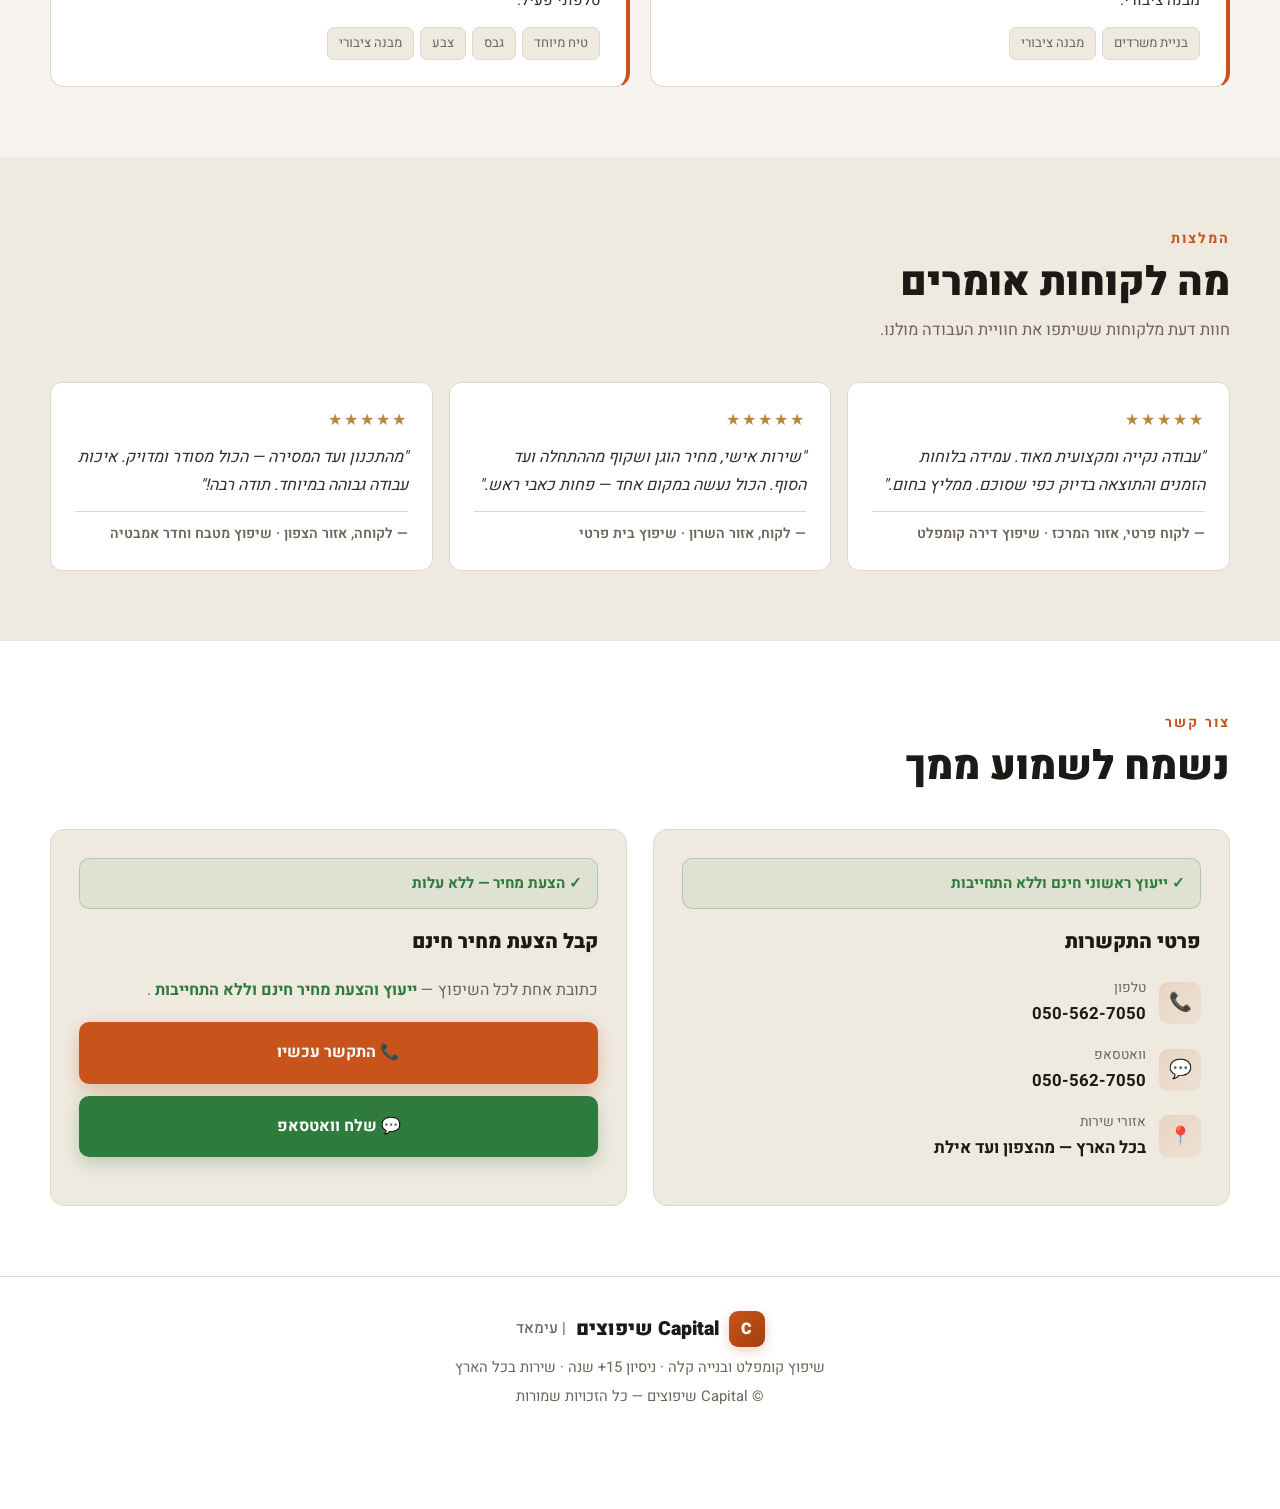
==== commit ce212c2f: "Update index.html" ====
--- a/index.html
+++ b/index.html
@@ -439,83 +439,69 @@
         <p class="quote-txt">"מהתכנון ועד המסירה — הכול מסודר ומדויק. איכות עבודה גבוהה במיוחד. תודה רבה!"</p>
         <div class="who">— לקוחה, אזור הצפון · שיפוץ מטבח וחדר אמבטיה</div>
       </div>
-    </div>
-    <p style="text-align:center;margin-top:24px;color:var(--muted);font-size:.92rem;font-style:italic">
-      * המלצות מוצגות באישור הלקוחות. פרטים מלאים ניתן לקבל בפנייה ישירה.
-    </p>
-  </div>
-</section>
-
-<!-- CONTACT -->
+    </section>
+      <!-- CONTACT -->
 <section id="contact" class="contact">
   <div class="wrap">
     <div class="sec-head">
       <div class="kicker">צור קשר</div>
       <h2>נשמח לשמוע ממך</h2>
     </div>
+
     <div class="contact-grid">
       <div class="contact-card">
         <div class="contact-highlight">✓ ייעוץ ראשוני חינם וללא התחייבות</div>
         <h3>פרטי התקשרות</h3>
+
         <div class="contact-row">
           <div class="ic">📞</div>
-          <div><div class="lbl">טלפון</div><div class="val">050-562-7050</div></div>
+          <div>
+            <div class="lbl">טלפון</div>
+            <div class="val">050-562-7050</div>
+          </div>
         </div>
+
         <div class="contact-row">
           <div class="ic">💬</div>
-          <div><div class="lbl">וואטסאפ</div><div class="val">050-562-7050</div></div>
+          <div>
+            <div class="lbl">וואטסאפ</div>
+            <div class="val">050-562-7050</div>
+          </div>
         </div>
+
         <div class="contact-row">
           <div class="ic">📍</div>
-          <div><div class="lbl">אזורי שירות</div><div class="val">בכל הארץ — מהצפון ועד אילת</div></div>
+          <div>
+            <div class="lbl">אזורי שירות</div>
+            <div class="val">בכל הארץ — מהצפון ועד אילת</div>
+          </div>
         </div>
       </div>
+
       <div class="contact-card">
         <div class="contact-highlight">✓ הצעת מחיר — ללא עלות</div>
         <h3>קבל הצעת מחיר חינם</h3>
-        <p style="color:var(--muted);margin-bottom:18px">כתובת אחת לכל השיפוץ — <strong style="color:var(--success)">ייעוץ והצעת מחיר חינם וללא התחייבות</strong>.</p>
+
+        <p style="color:var(--muted);margin-bottom:18px">
+          כתובת אחת לכל השיפוץ —
+          <strong style="color:var(--success)">
+            ייעוץ והצעת מחיר חינם וללא התחייבות
+          </strong>.
+        </p>
+
         <div class="contact-btns">
-          <a href="tel:0505627050" class="btn btn-main" style="justify-content:center">📞 התקשר עכשיו</a>
-              </div>
-    </div>
-    <p style="text-align:center;margin-top:24px;color:var(--muted);font-size:.92rem;font-style:italic">
-      * המלצות מוצגות באישור הלקוחות. פרטים מלאים ניתן לקבל בפנייה ישירה.
-    </p>
-  </div>
-</section>
-
-<!-- CONTACT -->
-<section id="contact" class="contact">
-  <div class="wrap">
-    <div class="sec-head">
-      <div class="kicker">צור קשר</div>
-      <h2>נשמח לשמוע ממך</h2>
-    </div>
-    <div class="contact-grid">
-      <div class="contact-card">
-        <div class="contact-highlight">✓ ייעוץ ראשוני חינם וללא התחייבות</div>
-        <h3>פרטי התקשרות</h3>
-        <div class="contact-row">
-          <div class="ic">📞</div>
-          <div><div class="lbl">טלפון</div><div class="val">050-562-7050</div></div>
+          <a href="tel:0505627050"
+             class="btn btn-main"
+             style="justify-content:center">
+            📞 התקשר עכשיו
+          </a>
+
+          <a href="https://wa.me/972505627050?text=שלום, אני מעוניין בהצעת מחיר חינם לשיפוץ"
+             class="btn btn-success"
+             style="justify-content:center">
+            💬 שלח וואטסאפ
+          </a>
         </div>
-        <div class="contact-row">
-          <div class="ic">💬</div>
-          <div><div class="lbl">וואטסאפ</div><div class="val">050-562-7050</div></div>
-        </div>
-        <div class="contact-row">
-          <div class="ic">📍</div>
-          <div><div class="lbl">אזורי שירות</div><div class="val">בכל הארץ — מהצפון ועד אילת</div></div>
-        </div>
-      </div>
-      <div class="contact-card">
-        <div class="contact-highlight">✓ הצעת מחיר — ללא עלות</div>
-        <h3>קבל הצעת מחיר חינם</h3>
-        <p style="color:var(--muted);margin-bottom:18px">כתובת אחת לכל השיפוץ — <strong style="color:var(--success)">ייעוץ והצעת מחיר חינם וללא התחייבות</strong>.</p>
-        <div class="contact-btns">
-          <a href="tel:0505627050" class="btn btn-main" style="justify-content:center">📞 התקשר עכשיו</a>
-          <a href="https://wa.me/972505627050?text=שלום, אני מעוניין בהצעת מחיר חינם לשיפוץ" class="btn btn-success" style="justify-content:center">💬 שלח וואטסאפ</a>
-        </div>
       </div>
     </div>
   </div>
@@ -523,19 +509,46 @@
 
 <footer>
   <div class="wrap">
-    <div class="brand"><span class="mark">C</span> Capital שיפוצים <span style="color:var(--muted);font-weight:500;font-size:.95rem">| עימאד</span></div>
+    <div class="brand">
+      <span class="mark">C</span>
+      Capital שיפוצים
+      <span style="color:var(--muted);font-weight:500;font-size:.95rem">
+        | עימאד
+      </span>
+    </div>
+
     <p>שיפוץ קומפלט ובנייה קלה · ניסיון 15+ שנה · שירות בכל הארץ</p>
-    <script>
-function toggleSound(vidId, btn){
+    <p>© Capital שיפוצים — כל הזכויות שמורות</p>
+  </div>
+</footer>
+
+<a class="float wa"
+   href="https://wa.me/972505627050?text=שלום, אני מעוניין בהצעת מחיר חינם לשיפוץ"
+   aria-label="וואטסאפ">💬</a>
+
+<a class="float tel"
+   href="tel:0505627050"
+   aria-label="טלפון">📞</a>
+
+<script>
+function toggleSound(vidId, btn) {
   var v = document.getElementById(vidId);
-  if(v.muted){
+
+  if (v.muted) {
     v.muted = false;
     btn.innerHTML = '🔊 השתק';
-    var other = document.getElementById(vidId === 'vid1' ? 'vid2' : 'vid1');
-    if(other && !other.muted){
+
+    var other = document.getElementById(
+      vidId === 'vid1' ? 'vid2' : 'vid1'
+    );
+
+    if (other && !other.muted) {
       other.muted = true;
       var otherBtn = other.parentElement.querySelector('.sound-btn');
-      if(otherBtn) otherBtn.innerHTML = '🔇 הפעל קול';
+
+      if (otherBtn) {
+        otherBtn.innerHTML = '🔇 הפעל קול';
+      }
     }
   } else {
     v.muted = true;
@@ -563,26 +576,3 @@
 
 </body>
 </html>
-document.addEventListener("click", function(event) {
-  const contactLink = event.target.closest(
-    'a[href^="tel:"], a[href*="wa.me/"]'
-  );
-
-  if (!contactLink) return;
-
-  oaiq(
-    "measure",
-    "lead_created",
-    { type: "customer_action" }
-  );
-}, true);
-</script>
-  } else {
-    v.muted = true;
-    btn.innerHTML = '🔇 הפעל קול';
-  }
-}
-</script>
-
-</body>
-</html>
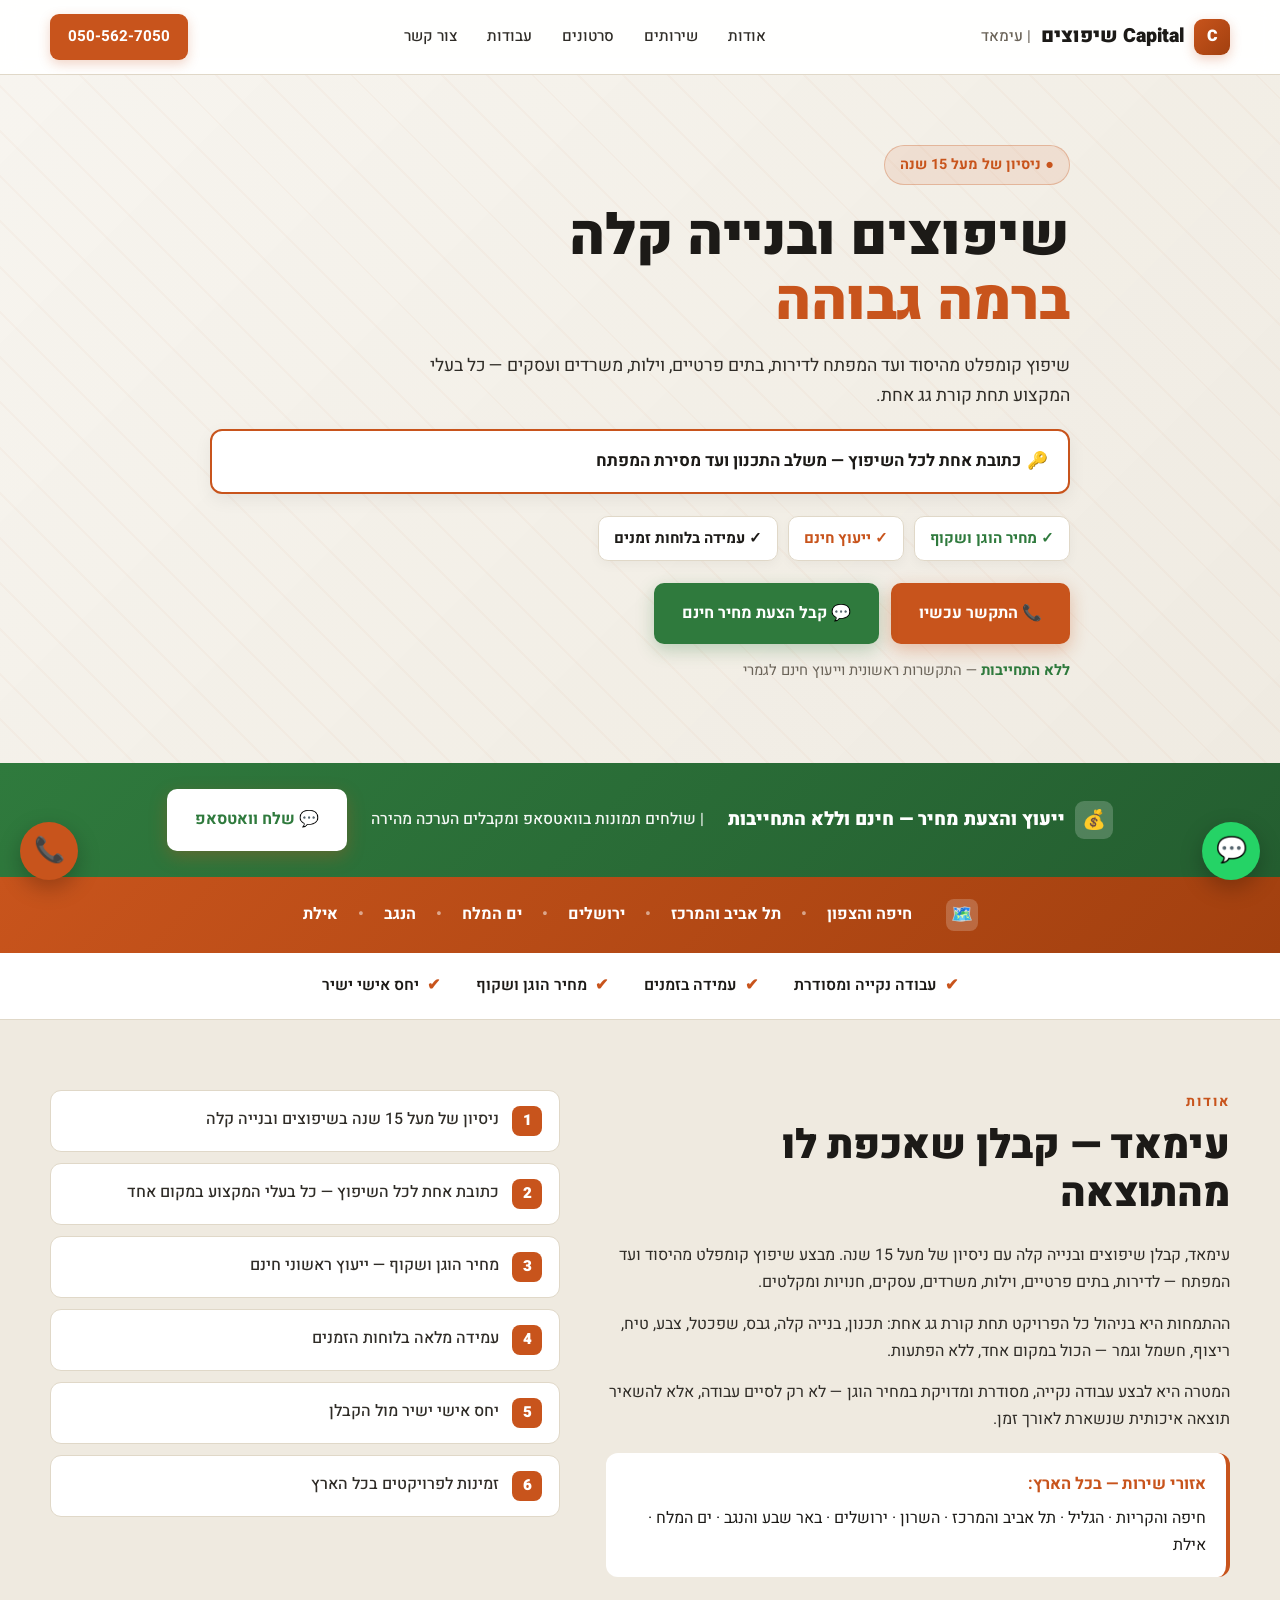
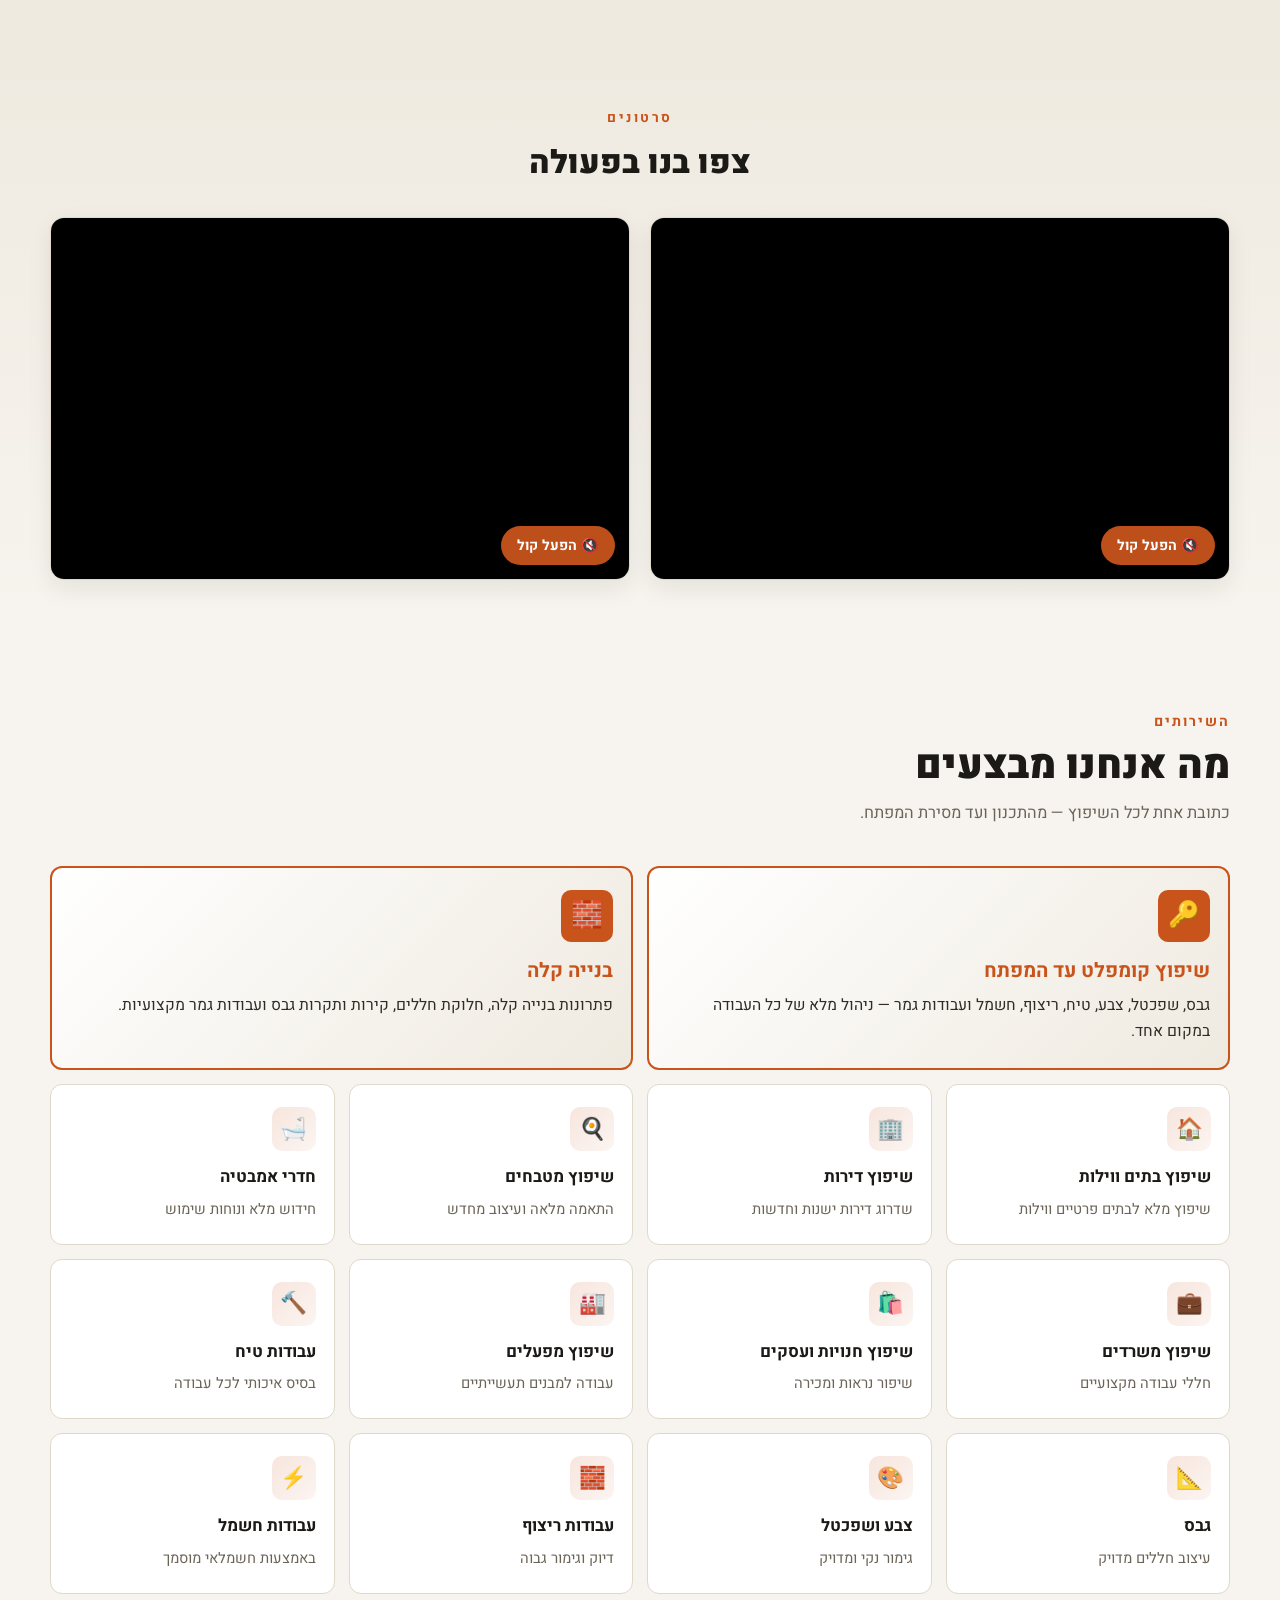
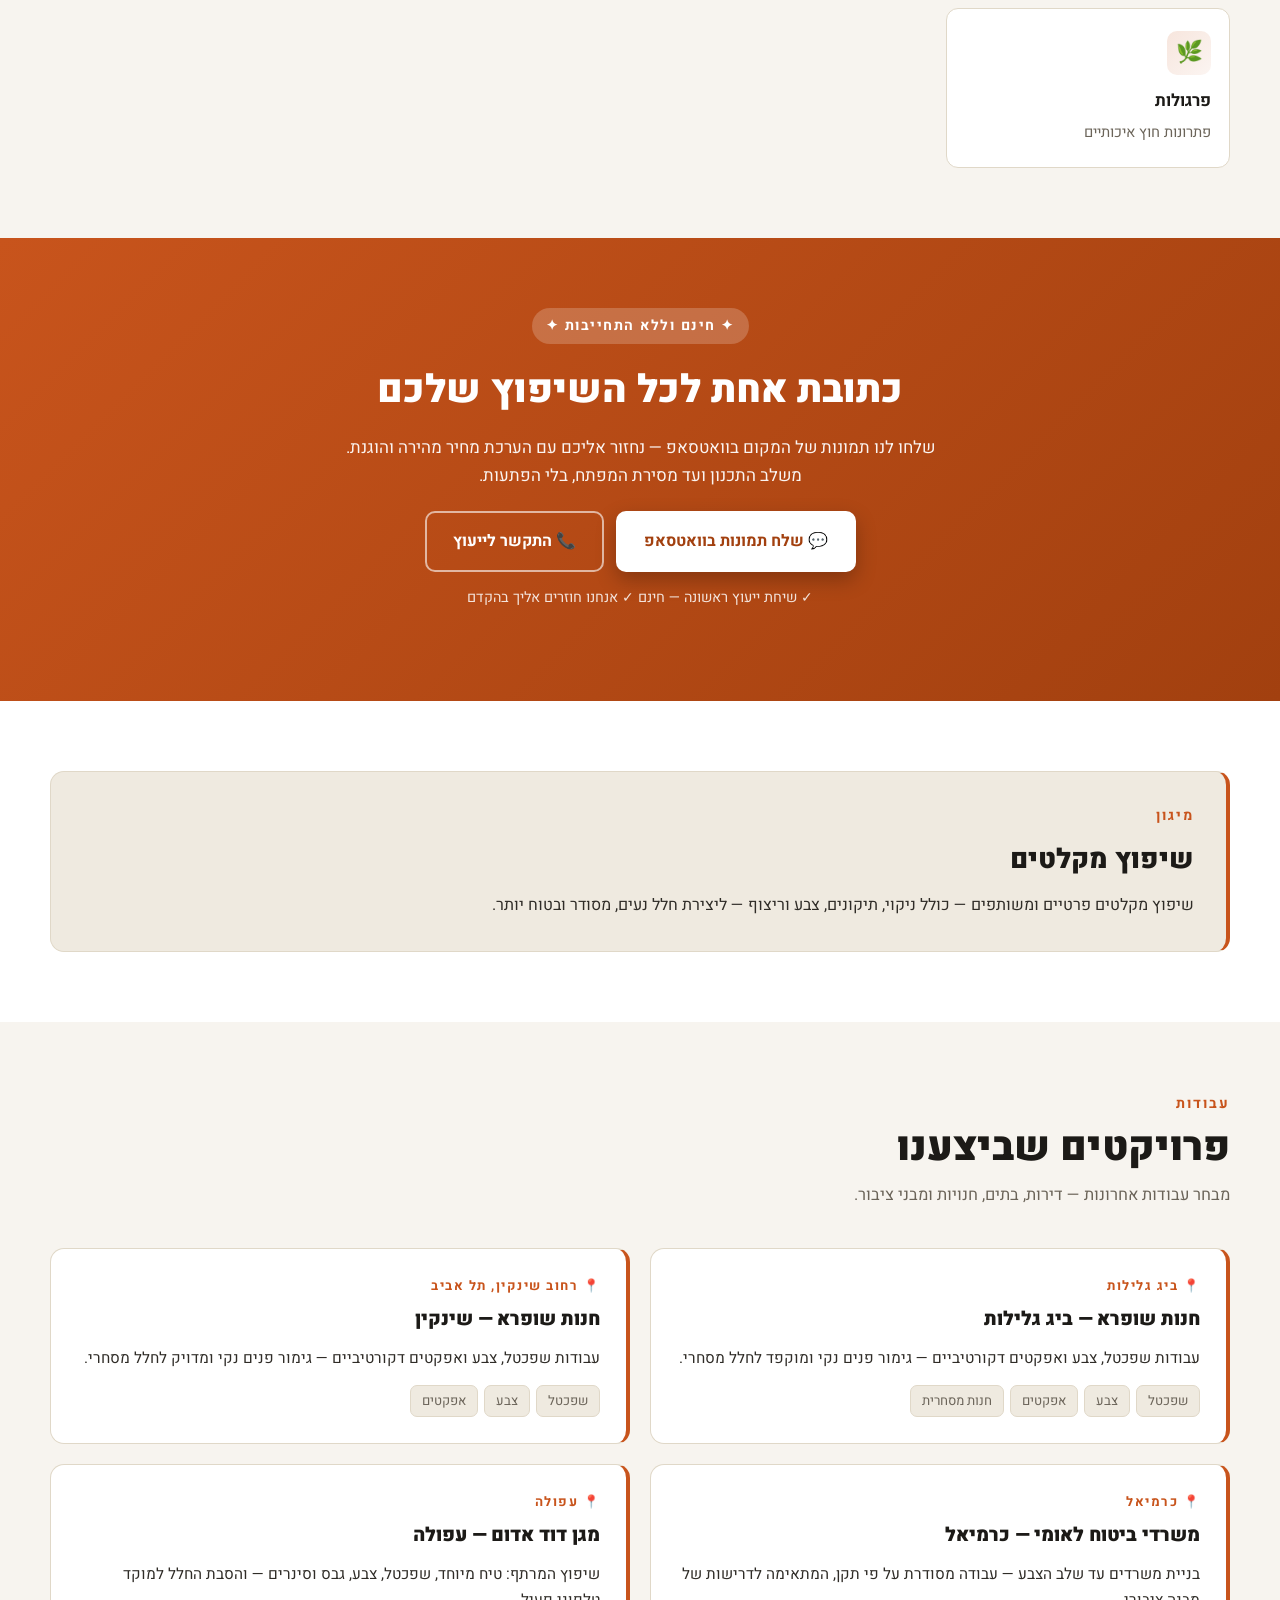
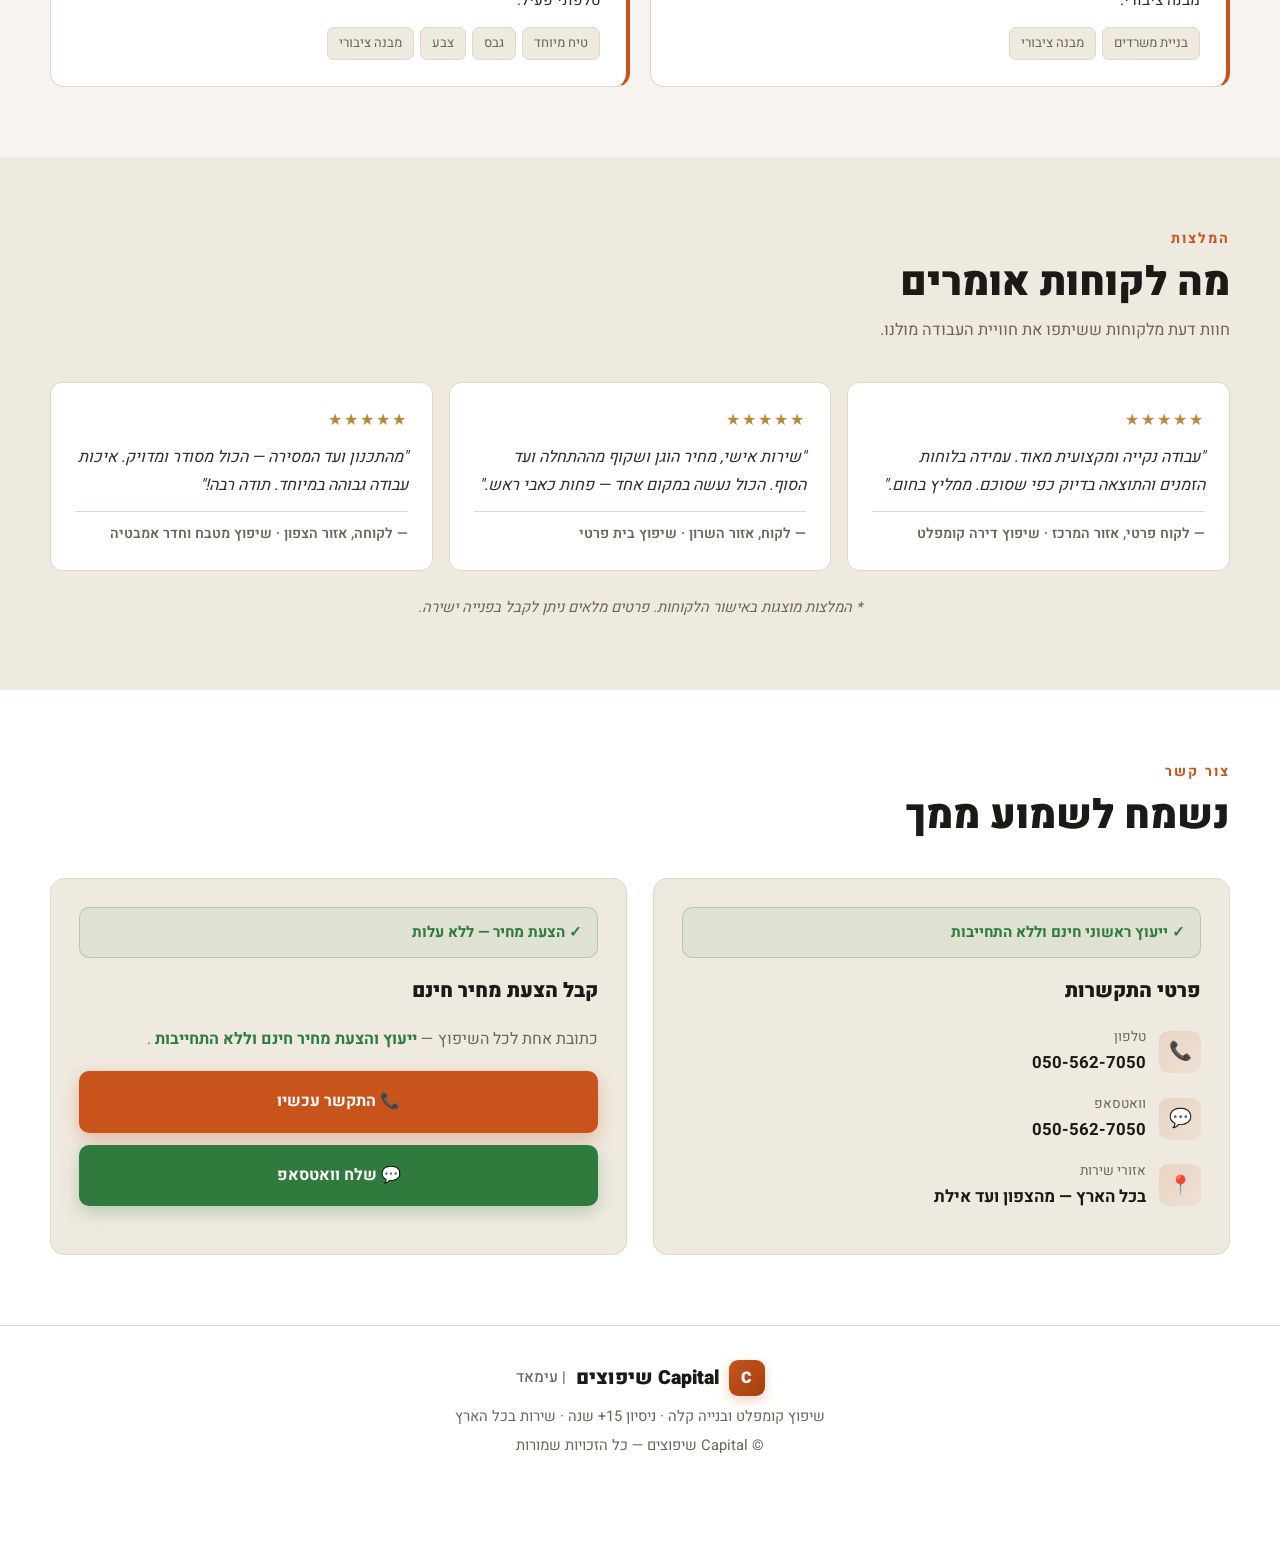
==== commit 7e7e28cf: "Update index.html" ====
--- a/index.html
+++ b/index.html
@@ -438,9 +438,16 @@
         <div class="stars">★★★★★</div>
         <p class="quote-txt">"מהתכנון ועד המסירה — הכול מסודר ומדויק. איכות עבודה גבוהה במיוחד. תודה רבה!"</p>
         <div class="who">— לקוחה, אזור הצפון · שיפוץ מטבח וחדר אמבטיה</div>
-      </div>
-    </section>
-      <!-- CONTACT -->
+           </div>
+    </div>
+
+    <p style="text-align:center;margin-top:24px;color:var(--muted);font-size:.92rem;font-style:italic">
+      * המלצות מוצגות באישור הלקוחות. פרטים מלאים ניתן לקבל בפנייה ישירה.
+    </p>
+  </div>
+</section>
+
+<!-- CONTACT -->
 <section id="contact" class="contact">
   <div class="wrap">
     <div class="sec-head">
